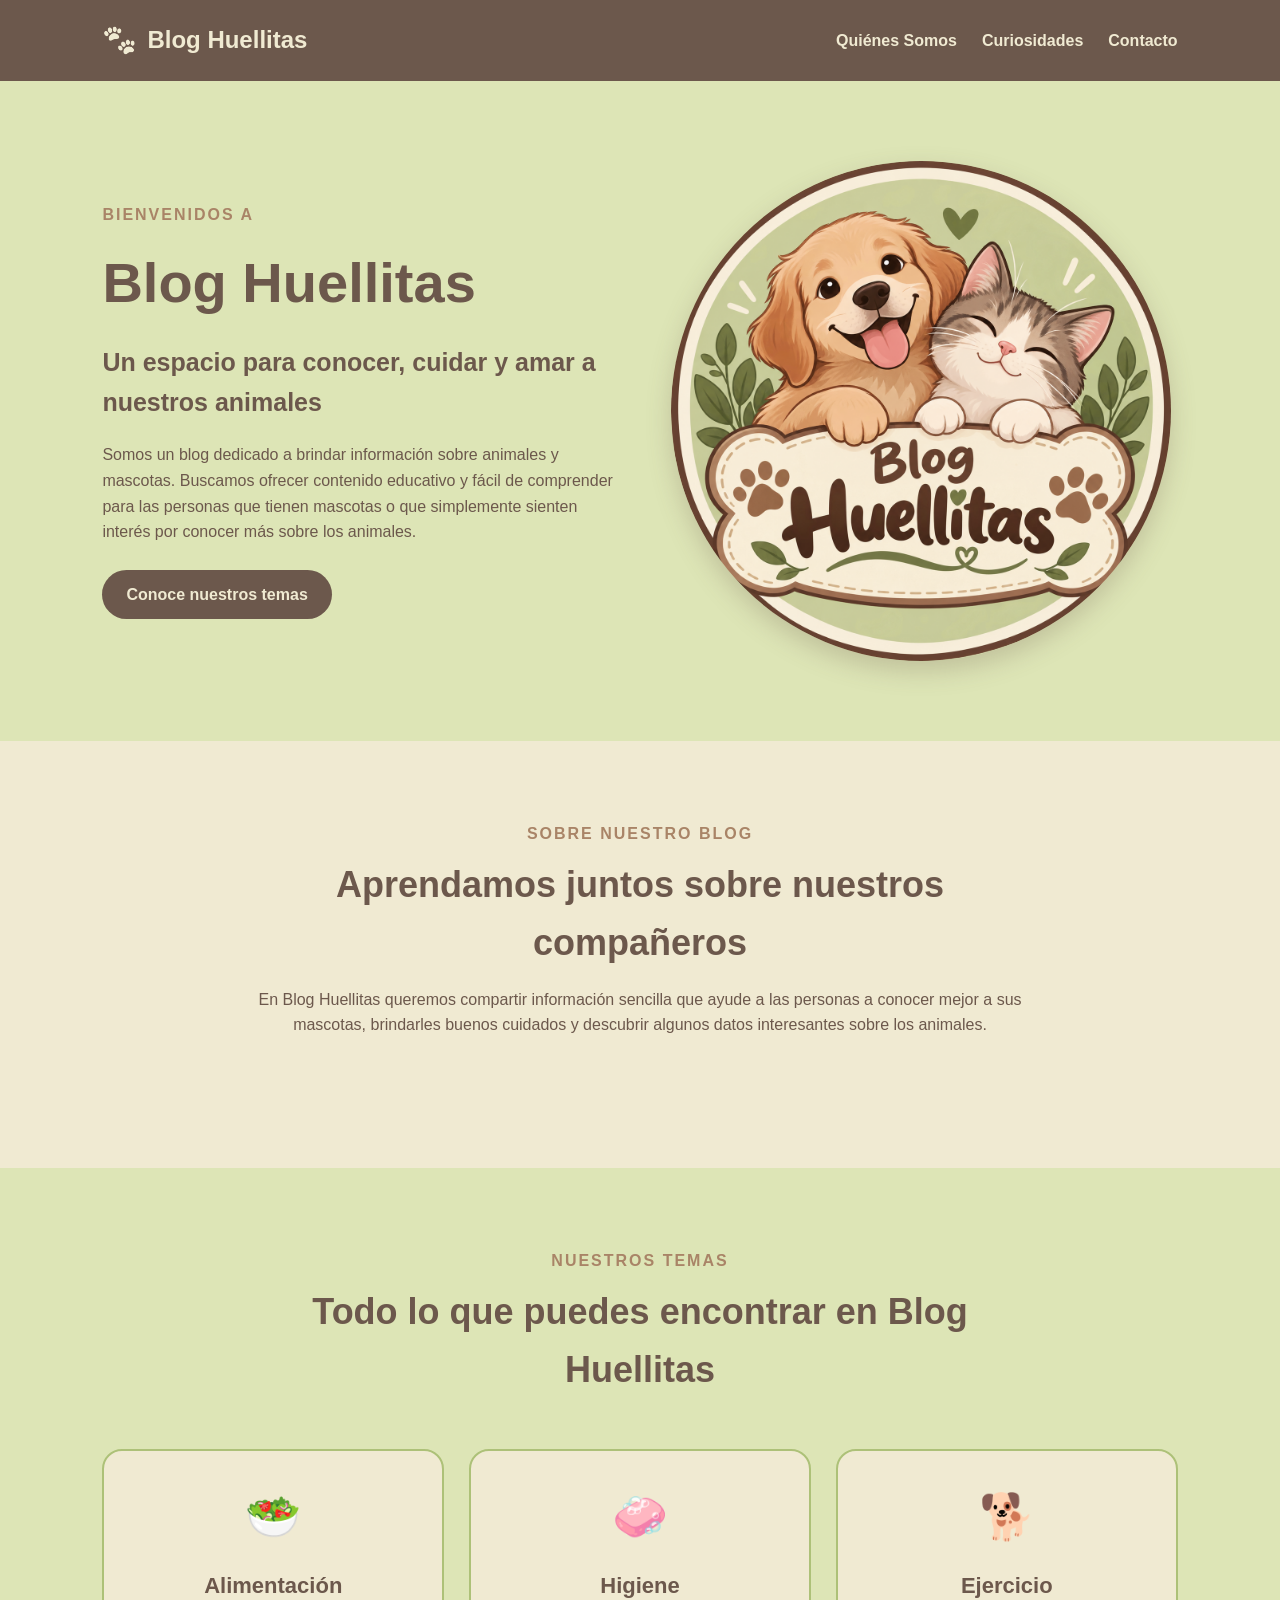
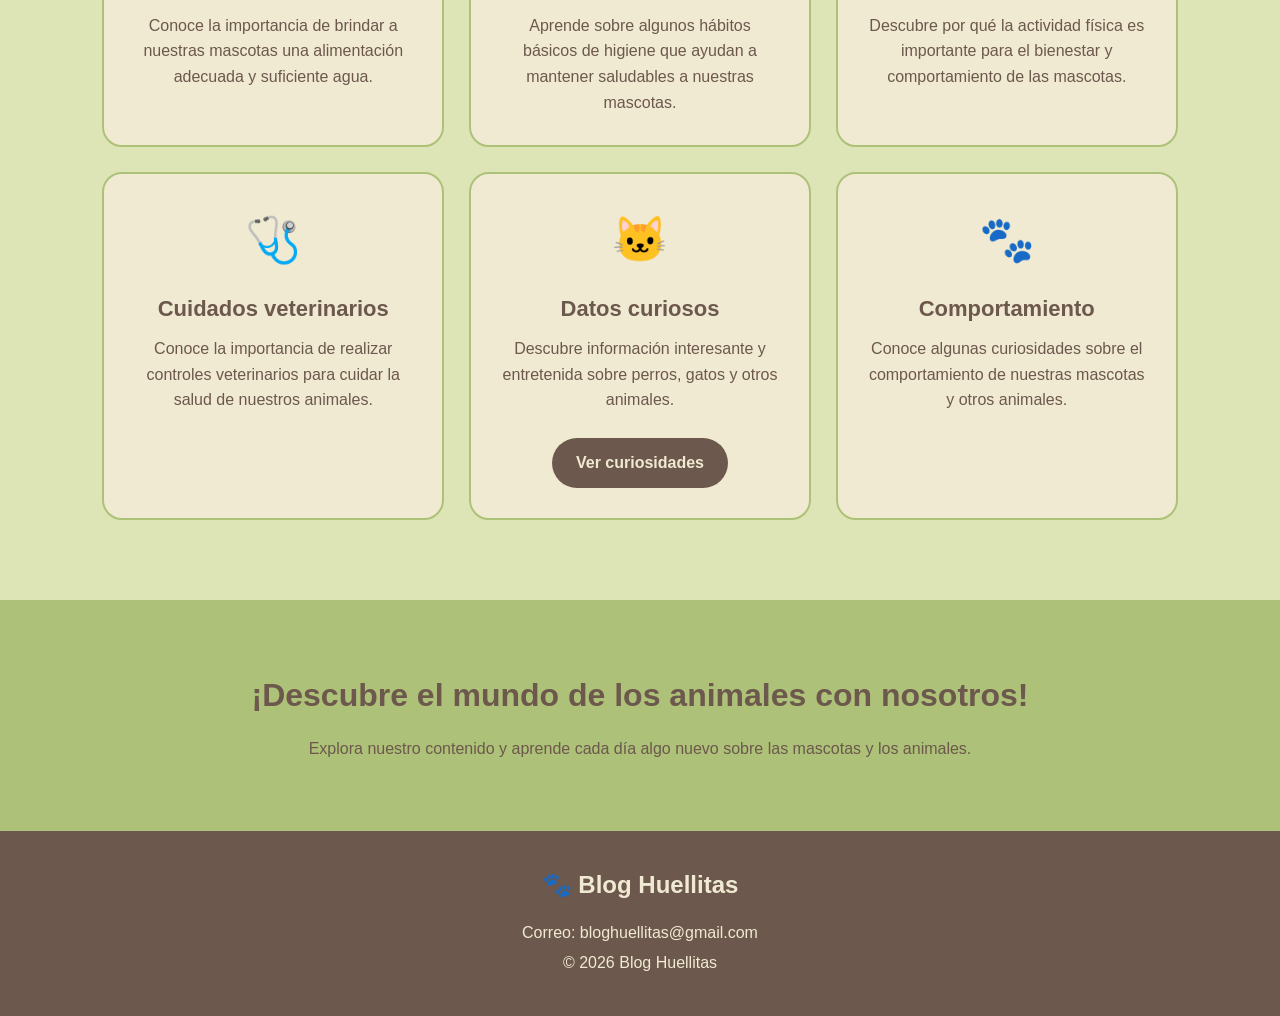
==== index.html @ ba417207 "ultimas mejoras de estilos y componentes compartidos" ====
<!doctype html>
<html lang="es">
  <head>
    <meta charset="UTF-8" />
    <meta name="viewport" content="width=device-width, initial-scale=1.0" />

    <title>Blog Huellitas</title>

    <link rel="icon" type="image/png" href="./assets/faviconHuellitas.png" />
    <link rel="stylesheet" href="./css/index.css" />
  </head>

  <body>
    <!-- ENCABEZADO Y MENU -->
    <header class="header">
      <a href="index.html" class="logo">
        <span class="logo-icon">🐾</span>
        <span>Blog Huellitas</span>
      </a>
      <nav class="nav">
        <a href="about_me.html">Quiénes Somos</a>
        <a href="pet_curiosities.html">Curiosidades</a>
        <a href="contact.html">Contacto</a>
      </nav>
    </header>

    <!-- CONTENIDO PRINCIPAL -->
    <main>
      <!-- SECCIÓN PRINCIPAL -->
      <section class="hero">
        <div class="hero-text">
          <p class="subtitle">BIENVENIDOS A</p>

          <h1>Blog Huellitas</h1>

          <h2>Un espacio para conocer, cuidar y amar a nuestros animales</h2>

          <p>
            Somos un blog dedicado a brindar información sobre animales y
            mascotas. Buscamos ofrecer contenido educativo y fácil de comprender
            para las personas que tienen mascotas o que simplemente sienten
            interés por conocer más sobre los animales.
          </p>

          <a href="#temas" class="button"> Conoce nuestros temas </a>
        </div>

        <div class="hero-image">
          <img
            src="./assets/logoHuellitas.png"
            alt="Perro y gato representando el amor por las mascotas"
          />
        </div>
      </section>

      <!-- SECCIÓN SOBRE EL BLOG -->
      <section class="about">
        <div class="section-title">
          <p class="subtitle">SOBRE NUESTRO BLOG</p>

          <h2>Aprendamos juntos sobre nuestros compañeros</h2>

          <p>
            En Blog Huellitas queremos compartir información sencilla que ayude
            a las personas a conocer mejor a sus mascotas, brindarles buenos
            cuidados y descubrir algunos datos interesantes sobre los animales.
          </p>
        </div>
      </section>

      <!-- TEMAS PRINCIPALES -->
      <section id="temas" class="topics">
        <div class="section-title">
          <p class="subtitle">NUESTROS TEMAS</p>

          <h2>Todo lo que puedes encontrar en Blog Huellitas</h2>
        </div>

        <div class="cards">
          <!-- TARJETA 1 -->
          <article class="card">
            <div class="card-icon">🥗</div>

            <h3>Alimentación</h3>

            <p>
              Conoce la importancia de brindar a nuestras mascotas una
              alimentación adecuada y suficiente agua.
            </p>
          </article>

          <!-- TARJETA 2 -->
          <article class="card">
            <div class="card-icon">🧼</div>

            <h3>Higiene</h3>

            <p>
              Aprende sobre algunos hábitos básicos de higiene que ayudan a
              mantener saludables a nuestras mascotas.
            </p>
          </article>

          <!-- TARJETA 3 -->
          <article class="card">
            <div class="card-icon">🐕</div>

            <h3>Ejercicio</h3>

            <p>
              Descubre por qué la actividad física es importante para el
              bienestar y comportamiento de las mascotas.
            </p>
          </article>

          <!-- TARJETA 4 -->
          <article class="card">
            <div class="card-icon">🩺</div>

            <h3>Cuidados veterinarios</h3>

            <p>
              Conoce la importancia de realizar controles veterinarios para
              cuidar la salud de nuestros animales.
            </p>
          </article>

          <!-- TARJETA 5 -->
          <article class="card">
            <div class="card-icon">🐱</div>

            <h3>Datos curiosos</h3>

            <p>
              Descubre información interesante y entretenida sobre perros, gatos
              y otros animales.
            </p>

            <a href="pet_curiosities.html" class="button">
              Ver curiosidades
            </a>
          </article>

          <!-- TARJETA 6 -->
          <article class="card">
            <div class="card-icon">🐾</div>

            <h3>Comportamiento</h3>

            <p>
              Conoce algunas curiosidades sobre el comportamiento de nuestras
              mascotas y otros animales.
            </p>
          </article>
        </div>
      </section>

      <!-- SECCIÓN FINAL -->
      <section class="call-to-action">
        <h2>¡Descubre el mundo de los animales con nosotros!</h2>

        <p>
          Explora nuestro contenido y aprende cada día algo nuevo sobre las
          mascotas y los animales.
        </p>
      </section>
    </main>

    <!-- FOOTER -->
    <footer class="footer">
      <h3>🐾 Blog Huellitas</h3>

      <p>Correo: bloghuellitas@gmail.com</p>

      <p>© 2026 Blog Huellitas</p>
    </footer>
  </body>
</html>
---- css/index.css ----
/* COLORES DEL PROYECTO */

:root {
    --vanilla-cream: #f0ead2;
    --tea-green: #dde5b6;
    --muted-olive: #adc178;
    --faded-copper: #a98467;
    --ash-brown: #6c584c;
}


/* CONFIGURACIÓN GENERAL */

* {
    box-sizing: border-box;
    margin: 0;
    padding: 0;
}

html {
    scroll-behavior: smooth;
}

body {
    font-family: Arial, Helvetica, sans-serif;
    background-color: var(--vanilla-cream);
    color: var(--ash-brown);
    line-height: 1.6;
}


/* ENCABEZADO */

.header {
    background-color: var(--ash-brown);
    color: var(--vanilla-cream);

    display: flex;
    justify-content: space-between;
    align-items: center;

    padding: 18px 8%;

    position: sticky;
    top: 0;
    z-index: 1000;
}


/* LOGO */

.logo {
    display: flex;
    align-items: center;
    gap: 10px;
    color: var(--vanilla-cream);
    font-size: 24px;
    font-weight: bold;
    text-decoration: none;
}

.logo-icon {
    font-size: 28px;
    color: transparent;
    text-shadow: 0 0 0 #f0ead2ff;
}


/* MENÚ */

.nav {
    display: flex;
    gap: 25px;
}

.nav a {
    color: var(--vanilla-cream);
    text-decoration: none;
    font-weight: bold;

    transition: 0.3s;
}

.nav a:hover {
    color: var(--tea-green);
}


/* SECCIÓN HERO */

.hero {
    min-height: 600px;

    display: flex;
    align-items: center;
    justify-content: space-between;

    gap: 50px;

    padding: 80px 8%;

    background-color: var(--tea-green);
}


.hero-text {
    flex: 1;
}

.hero-text h1 {
    font-size: 56px;
    color: var(--ash-brown);

    margin-bottom: 15px;
}

.hero-text h2 {
    font-size: 25px;
    margin-bottom: 20px;
}

.hero-text p {
    max-width: 600px;
}


/* TEXTO PEQUEÑO */

.subtitle {
    color: var(--faded-copper);
    font-weight: bold;
    letter-spacing: 2px;

    margin-bottom: 10px;
}


/* BOTÓN */

.button {
    display: inline-block;

    margin-top: 25px;

    padding: 12px 24px;

    background-color: var(--ash-brown);
    color: var(--vanilla-cream);

    text-decoration: none;

    border-radius: 25px;

    font-weight: bold;

    transition: 0.3s;
}

.button:hover {
    background-color: var(--faded-copper);
}


/* IMAGEN PRINCIPAL */

.hero-image {
    flex: 1;

    display: flex;
    justify-content: center;
}

.hero-image img {
    width: 100%;
    max-width: 500px;

    height: 500px;

    object-fit: cover;

    border-radius: 50%;

    box-shadow: 0 10px 25px rgba(108, 88, 76, 0.25);
}


/* SECCIONES GENERALES */

.about {
    padding: 80px 8%;

    background-color: var(--vanilla-cream);

    text-align: center;
}

.section-title {
    max-width: 800px;

    margin: 0 auto 50px;

    text-align: center;
}

.section-title h2 {
    font-size: 36px;

    margin-bottom: 15px;
}


/* TEMAS */

.topics {
    padding: 80px 8%;

    background-color: var(--tea-green);
}


/* TARJETAS */

.cards {
    display: grid;

    grid-template-columns: repeat(3, 1fr);

    gap: 25px;
}


.card {
    background-color: var(--vanilla-cream);

    padding: 30px;

    border-radius: 20px;

    text-align: center;

    border: 2px solid var(--muted-olive);

    transition: 0.3s;
}

.card:hover {
    transform: translateY(-5px);

    box-shadow: 0 10px 20px rgba(108, 88, 76, 0.15);
}


.card-icon {
    font-size: 45px;

    margin-bottom: 15px;
}


.card h3 {
    color: var(--ash-brown);

    margin-bottom: 10px;

    font-size: 22px;
}


/* LLAMADO FINAL */

.call-to-action {
    padding: 70px 8%;

    text-align: center;

    background-color: var(--muted-olive);

    color: var(--ash-brown);
}

.call-to-action h2 {
    font-size: 32px;

    margin-bottom: 15px;
}


/* FOOTER */

.footer {
    background-color: var(--ash-brown);

    color: var(--vanilla-cream);

    text-align: center;

    padding: 35px 8%;
}

.footer h3 {
    font-size: 24px;

    margin-bottom: 15px;
}

.footer p {
    margin: 5px 0;
}


/* DISEÑO PARA CELULARES */

@media (max-width: 768px) {

    .header {
        flex-direction: column;

        gap: 15px;

        padding: 15px 5%;
    }

    .nav {
        gap: 15px;

        flex-wrap: wrap;

        justify-content: center;
    }

    .hero {
        flex-direction: column;

        padding: 60px 5%;

        text-align: center;
    }

    .hero-text h1 {
        font-size: 42px;
    }

    .hero-text h2 {
        font-size: 22px;
    }

    .hero-image img {
        height: 300px;
    }

    .cards {
        grid-template-columns: 1fr;
    }

    .section-title h2 {
        font-size: 30px;
    }
}
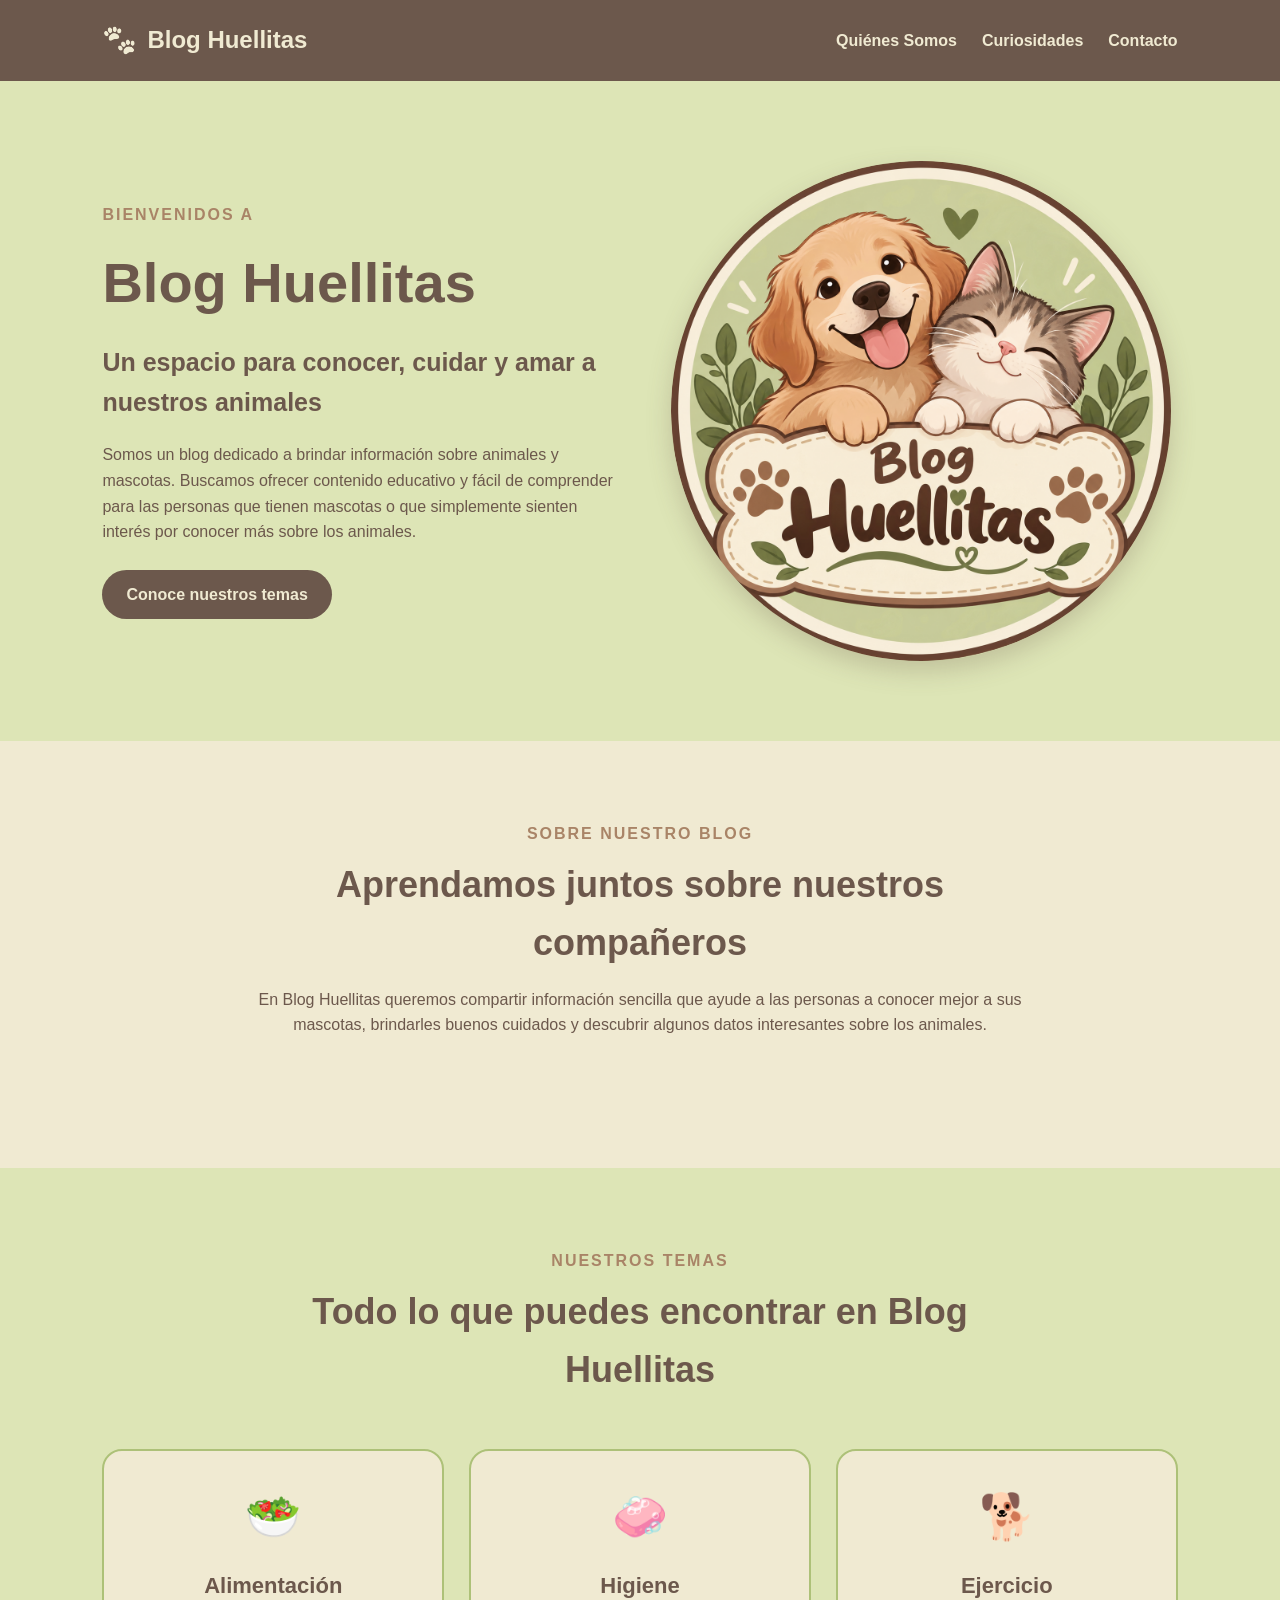
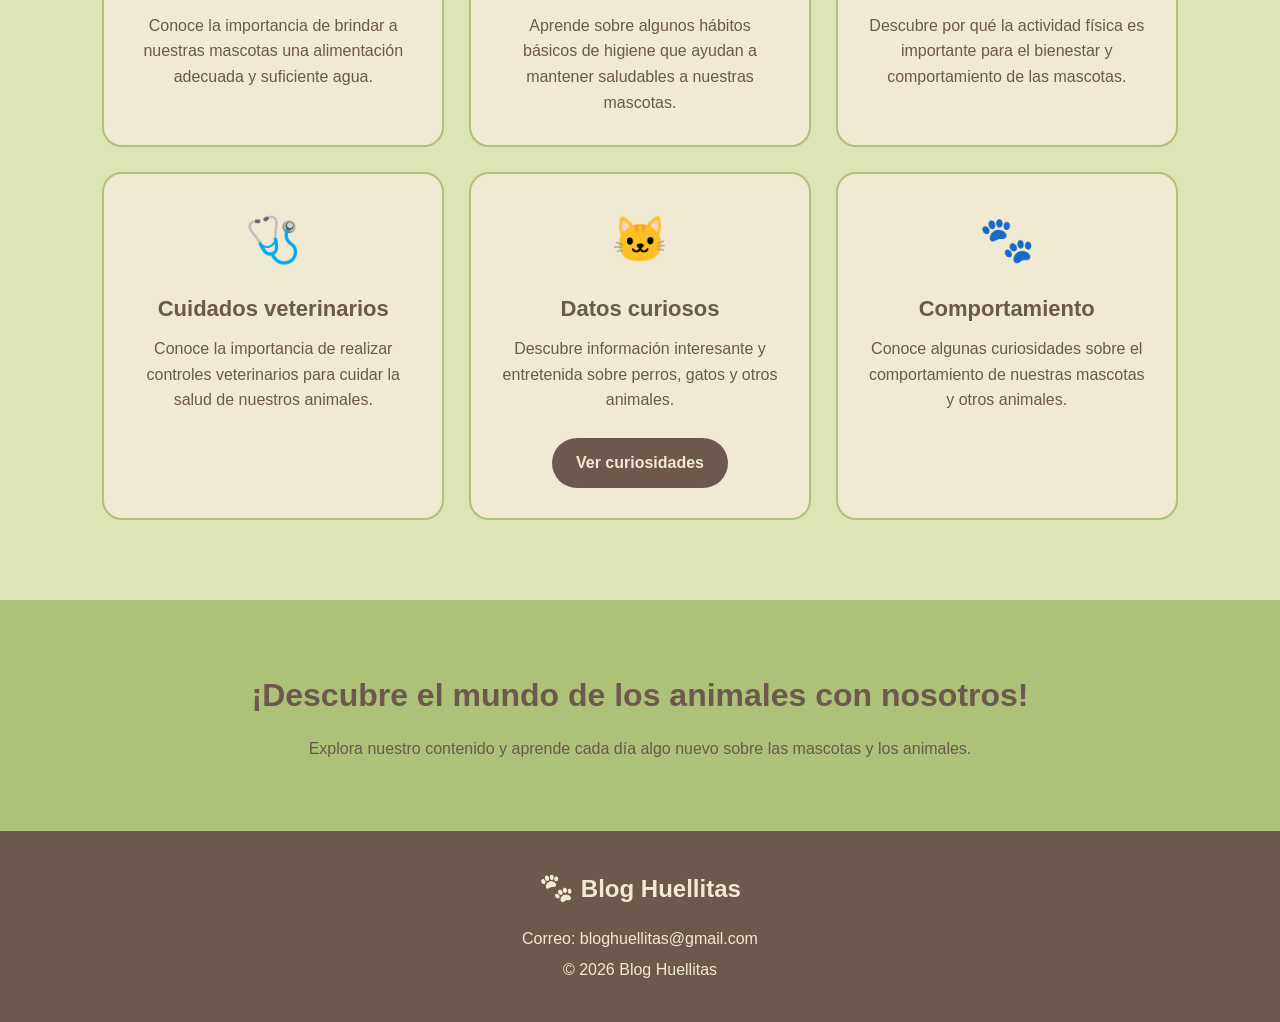
==== commit ffcc258c: "correcciones en los estilos del footer" ====
--- a/index.html
+++ b/index.html
@@ -168,7 +168,7 @@
 
     <!-- FOOTER -->
     <footer class="footer">
-      <h3>🐾 Blog Huellitas</h3>
+      <h3><span class="logo-icon">🐾</span> Blog Huellitas</h3>
 
       <p>Correo: bloghuellitas@gmail.com</p>
 
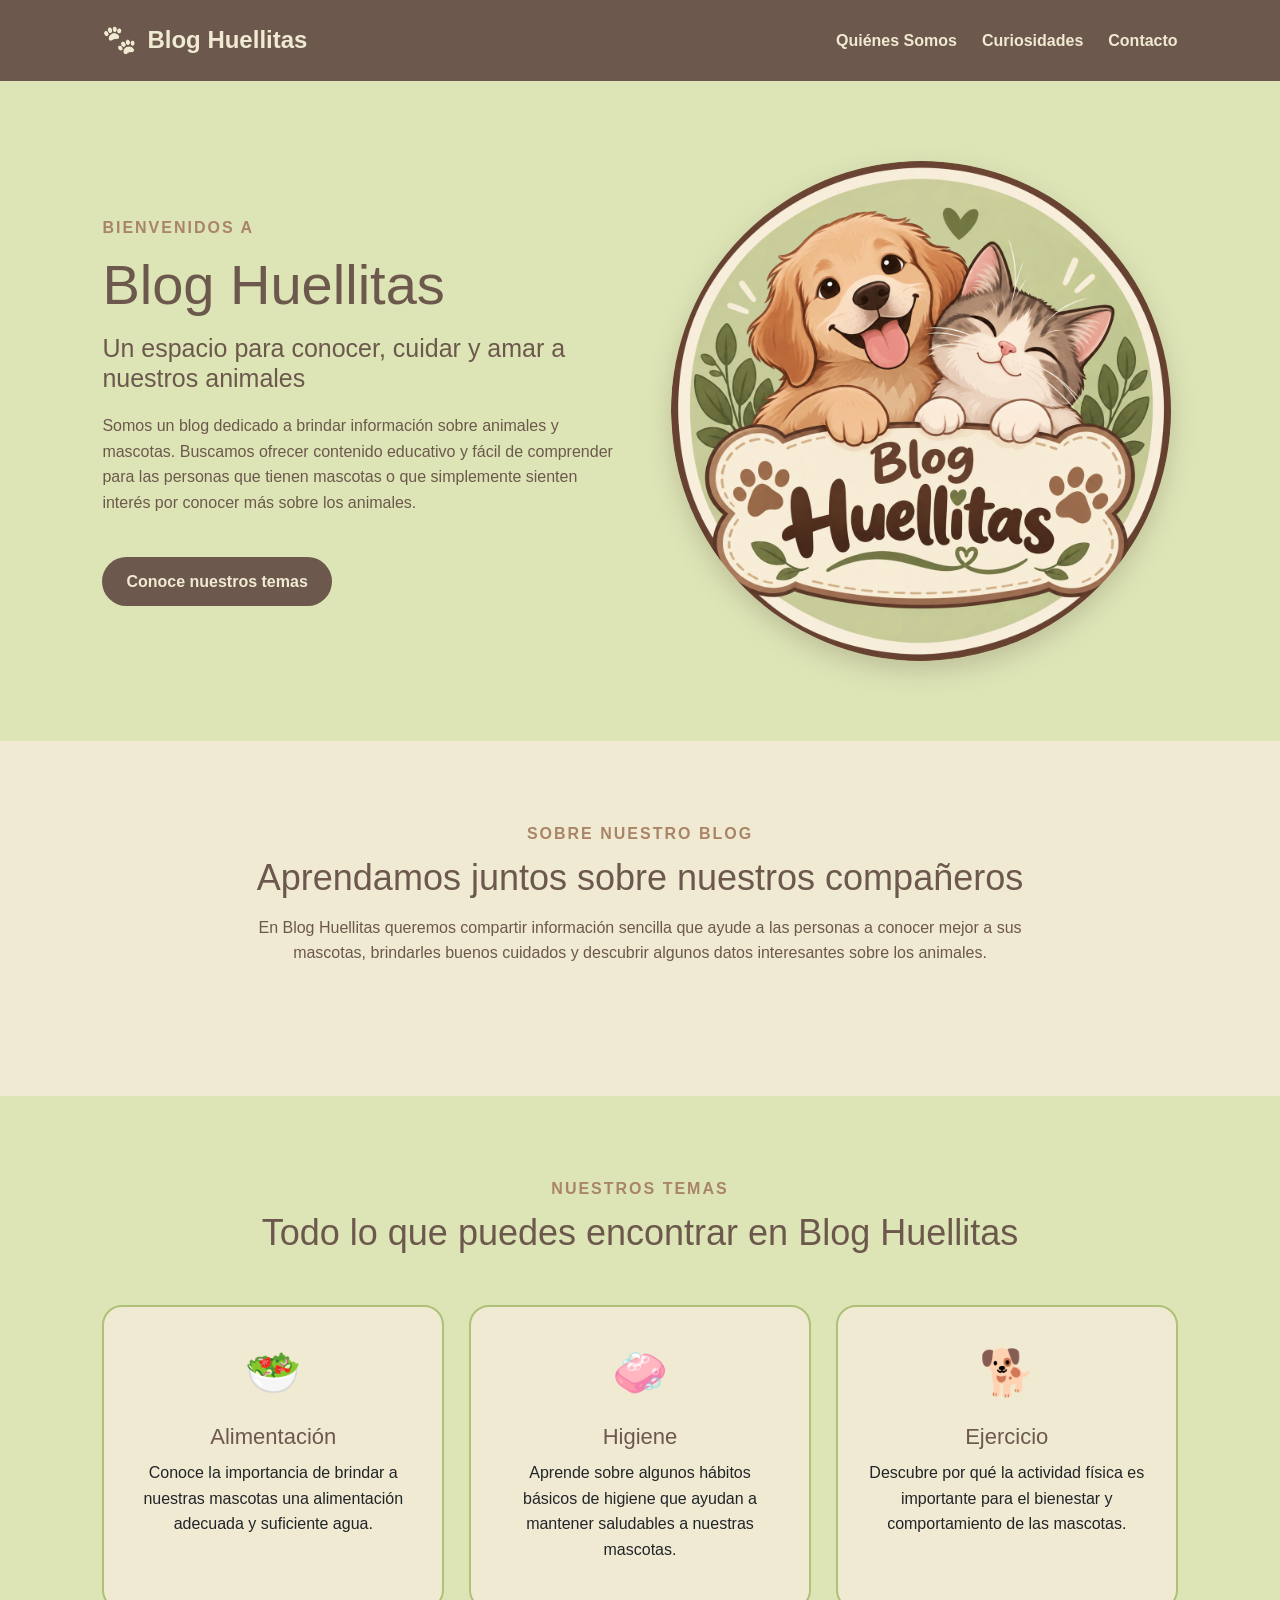
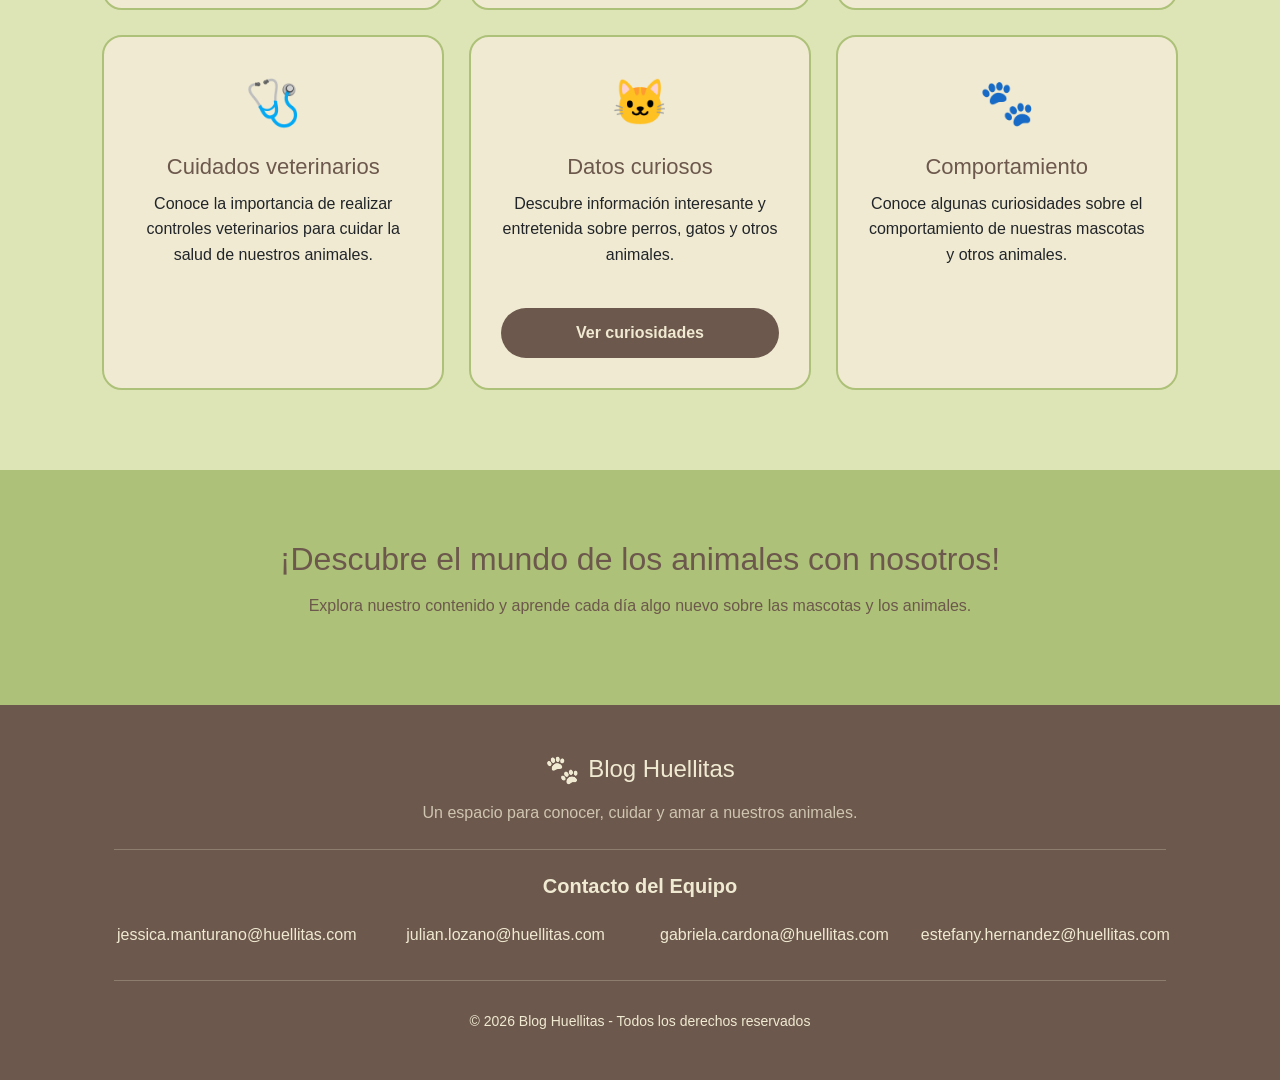
==== commit 9aaed30a: "feat: implementar componentes en todas las páginas y organizar footer con bootstrap" ====
--- a/index.html
+++ b/index.html
@@ -7,22 +7,13 @@
     <title>Blog Huellitas</title>
 
     <link rel="icon" type="image/png" href="./assets/faviconHuellitas.png" />
+    <link href="https://cdn.jsdelivr.net/npm/bootstrap@5.3.3/dist/css/bootstrap.min.css" rel="stylesheet">
     <link rel="stylesheet" href="./css/index.css" />
   </head>
 
   <body>
-    <!-- ENCABEZADO Y MENU -->
-    <header class="header">
-      <a href="index.html" class="logo">
-        <span class="logo-icon">🐾</span>
-        <span>Blog Huellitas</span>
-      </a>
-      <nav class="nav">
-        <a href="about_me.html">Quiénes Somos</a>
-        <a href="pet_curiosities.html">Curiosidades</a>
-        <a href="contact.html">Contacto</a>
-      </nav>
-    </header>
+    <!-- ENCABEZADO Y MENU (COMPONENTE) -->
+    <div id="header-container"></div>
 
     <!-- CONTENIDO PRINCIPAL -->
     <main>
@@ -166,13 +157,11 @@
       </section>
     </main>
 
-    <!-- FOOTER -->
-    <footer class="footer">
-      <h3><span class="logo-icon">🐾</span> Blog Huellitas</h3>
+    <!-- FOOTER (COMPONENTE) -->
+    <div id="footer-container"></div>
 
-      <p>Correo: bloghuellitas@gmail.com</p>
-
-      <p>© 2026 Blog Huellitas</p>
-    </footer>
+    <!-- ARCHIVOS JAVASCRIPT Y COMPONENTES -->
+    <script src="./script/components.js"></script>
+    <script src="./script/index.js"></script>
   </body>
 </html>
--- a/css/index.css
+++ b/css/index.css
@@ -307,6 +307,15 @@
     margin: 5px 0;
 }
 
+.footer a {
+    color: var(--vanilla-cream);
+    transition: color 0.3s ease;
+}
+
+.footer a:hover {
+    color: var(--tea-green) !important;
+}
+
 
 /* DISEÑO PARA CELULARES */
 
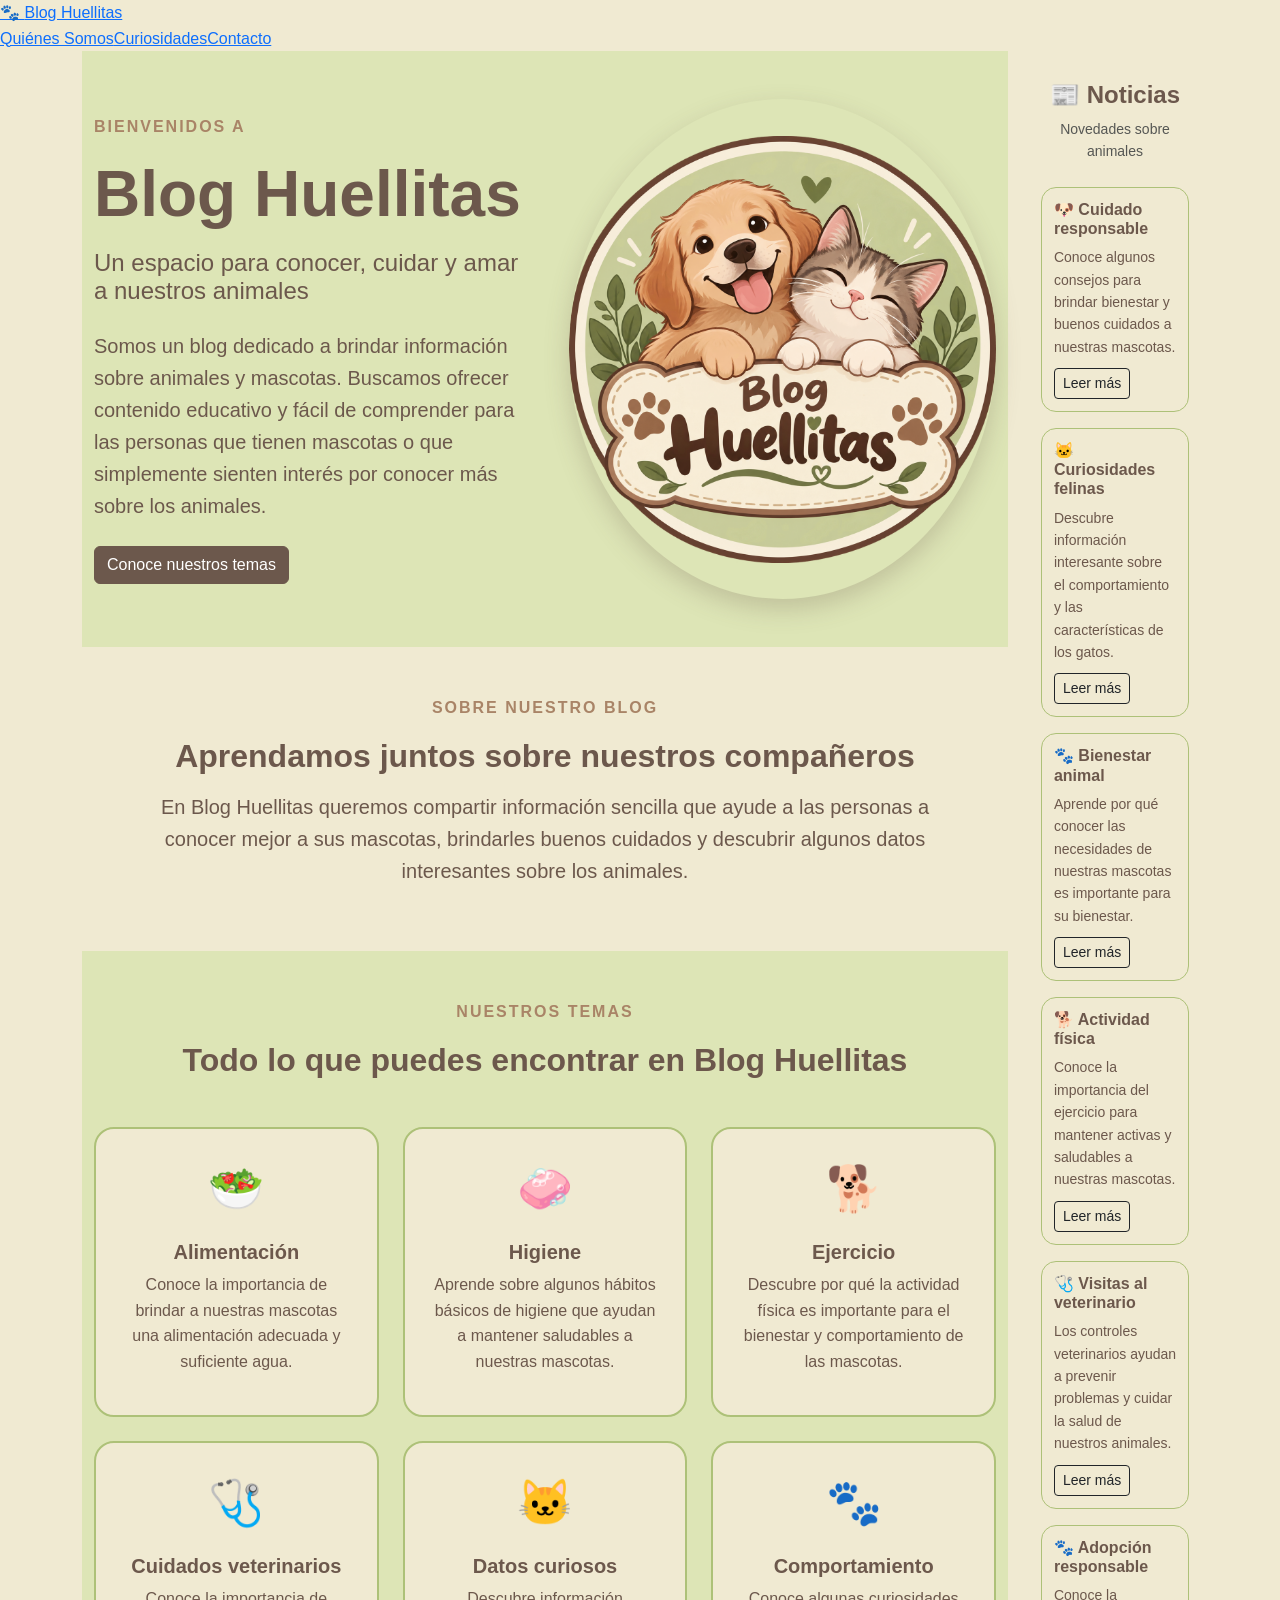
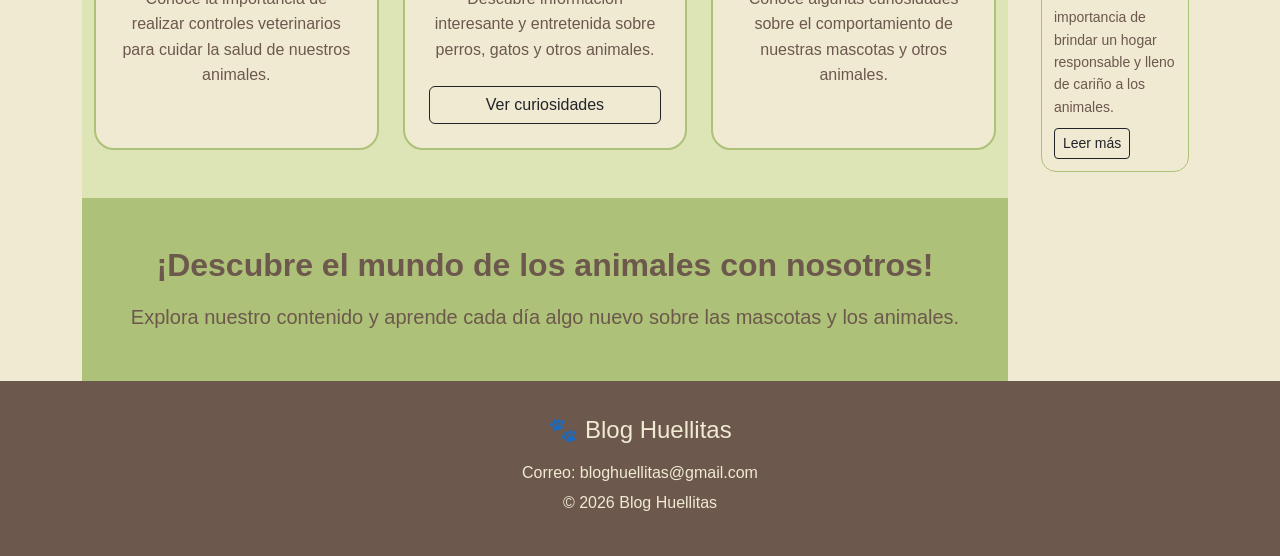
==== commit 6bafb93b: "cambios index y noticias" ====
--- a/index.html
+++ b/index.html
@@ -1,167 +1,266 @@
 <!doctype html>
 <html lang="es">
-  <head>
-    <meta charset="UTF-8" />
-    <meta name="viewport" content="width=device-width, initial-scale=1.0" />
-
-    <title>Blog Huellitas</title>
-
-    <link rel="icon" type="image/png" href="./assets/faviconHuellitas.png" />
-    <link href="https://cdn.jsdelivr.net/npm/bootstrap@5.3.3/dist/css/bootstrap.min.css" rel="stylesheet">
-    <link rel="stylesheet" href="./css/index.css" />
-  </head>
-
-  <body>
-    <!-- ENCABEZADO Y MENU (COMPONENTE) -->
-    <div id="header-container"></div>
-
-    <!-- CONTENIDO PRINCIPAL -->
-    <main>
-      <!-- SECCIÓN PRINCIPAL -->
-      <section class="hero">
-        <div class="hero-text">
-          <p class="subtitle">BIENVENIDOS A</p>
-
-          <h1>Blog Huellitas</h1>
-
-          <h2>Un espacio para conocer, cuidar y amar a nuestros animales</h2>
-
-          <p>
-            Somos un blog dedicado a brindar información sobre animales y
-            mascotas. Buscamos ofrecer contenido educativo y fácil de comprender
-            para las personas que tienen mascotas o que simplemente sienten
-            interés por conocer más sobre los animales.
-          </p>
-
-          <a href="#temas" class="button"> Conoce nuestros temas </a>
+
+<head>
+  <meta charset="UTF-8" />
+
+  <meta name="viewport" content="width=device-width, initial-scale=1.0" />
+
+  <title>Blog Huellitas</title>
+
+  <!-- Favicon -->
+  <link rel="icon" type="image/png" href="./assets/faviconHuellitas.png" />
+
+  <!-- Bootstrap -->
+  <link href="https://cdn.jsdelivr.net/npm/bootstrap@5.3.3/dist/css/bootstrap.min.css" rel="stylesheet" />
+
+  <!-- CSS propio -->
+  <link rel="stylesheet" href="./css/index.css" />
+</head>
+
+
+<body>
+
+  <!-- ENCABEZADO Y MENU -->
+
+  <header class="header">
+    <a href="index.html" class="logo">
+      <span class="logo-icon">🐾</span>
+      <span>Blog Huellitas</span>
+    </a>
+    <nav class="nav">
+      <a href="about_me.html">Quiénes Somos</a>
+      <a href="pet_curiosities.html">Curiosidades</a>
+      <a href="contact.html">Contacto</a>
+    </nav>
+  </header>
+
+
+  <!-- CONTENIDO PRINCIPAL -->
+  <main>
+    <div class="container">
+      <div class="row g-4">
+
+        <!-- CONTENIDO PRINCIPAL -->
+        <div class="col-md-10">
+          <!-- HERO -->
+          <section class="hero py-5">
+            <div class="container">
+              <div class="row align-items-center g-5">
+                <!-- TEXTO -->
+                <div class="col-lg-6">
+                  <p class="subtitle fw-bold">
+                    BIENVENIDOS A
+                  </p>
+                  <h1 class="display-3 fw-bold mb-3">
+                    Blog Huellitas
+                  </h1>
+                  <h2 class="h4 mb-4">
+                    Un espacio para conocer, cuidar y amar a nuestros animales
+                  </h2>
+                  <p class="lead mb-4">
+                    Somos un blog dedicado a brindar información sobre animales
+                    y mascotas. Buscamos ofrecer contenido educativo y fácil de
+                    comprender para las personas que tienen mascotas o que
+                    simplemente sienten interés por conocer más sobre los animales.
+                  </p>
+                  <a href="#temas" class="btn btn-huellitas">
+                    Conoce nuestros temas</a>
+                </div>
+
+                <!-- IMAGEN -->
+                <div class="col-lg-6 text-center">
+                  <img src="./assets/logoHuellitas.png" class="img-fluid hero-image"
+                    alt="Perro y gato representando el amor por las mascotas" />
+                </div>
+              </div>
+            </div>
+          </section>
+
+          <!-- SOBRE EL BLOG -->
+          <section class="about py-5">
+            <div class="container">
+              <div class="text-center mx-auto" style="max-width: 800px;">
+                <p class="subtitle fw-bold">
+                  SOBRE NUESTRO BLOG
+                </p>
+                <h2 class="h2 fw-bold mb-3">
+                  Aprendamos juntos sobre nuestros compañeros
+                </h2>
+                <p class="lead">
+                  En Blog Huellitas queremos compartir información sencilla
+                  que ayude a las personas a conocer mejor a sus mascotas,
+                  brindarles buenos cuidados y descubrir algunos datos
+                  interesantes sobre los animales.
+                </p>
+              </div>
+            </div>
+          </section>
+
+          <!-- TEMAS PRINCIPALES -->
+          <section id="temas" class="topics py-5">
+            <div class="container">
+
+              <!-- TÍTULO -->
+              <div class="text-center mb-5">
+                <p class="subtitle fw-bold">
+                  NUESTROS TEMAS
+                </p>
+                <h2 class="h2 fw-bold">
+                  Todo lo que puedes encontrar en Blog Huellitas
+                </h2>
+              </div>
+
+              <!-- GRID DE TARJETAS -->
+              <div class="row g-4">
+
+                <!-- TARJETA 1 -->
+                <div class="col-md-6 col-lg-4">
+                  <article class="card h-100 text-center p-4">
+                    <div class="card-icon">
+                      🥗
+                    </div>
+                    <h3 class="h5 fw-bold">
+                      Alimentación
+                    </h3>
+                    <p>
+                      Conoce la importancia de brindar a nuestras mascotas
+                      una alimentación adecuada y suficiente agua.
+                    </p>
+                  </article>
+                </div>
+
+                <!-- TARJETA 2 -->
+                <div class="col-md-6 col-lg-4">
+                  <article class="card h-100 text-center p-4">
+                    <div class="card-icon">
+                      🧼
+                    </div>
+                    <h3 class="h5 fw-bold">
+                      Higiene
+                    </h3>
+                    <p>
+                      Aprende sobre algunos hábitos básicos de higiene que
+                      ayudan a mantener saludables a nuestras mascotas.
+                    </p>
+                  </article>
+                </div>
+
+                <!-- TARJETA 3 -->
+                <div class="col-md-6 col-lg-4">
+                  <article class="card h-100 text-center p-4">
+                    <div class="card-icon">
+                      🐕
+                    </div>
+                    <h3 class="h5 fw-bold">
+                      Ejercicio
+                    </h3>
+                    <p>
+                      Descubre por qué la actividad física es importante para
+                      el bienestar y comportamiento de las mascotas.
+                    </p>
+                  </article>
+                </div>
+
+                <!-- TARJETA 4 -->
+                <div class="col-md-6 col-lg-4">
+                  <article class="card h-100 text-center p-4">
+                    <div class="card-icon">
+                      🩺
+                    </div>
+                    <h3 class="h5 fw-bold">
+                      Cuidados veterinarios
+                    </h3>
+                    <p>
+                      Conoce la importancia de realizar controles veterinarios
+                      para cuidar la salud de nuestros animales.
+                    </p>
+                  </article>
+                </div>
+
+                <!-- TARJETA 5 -->
+                <div class="col-md-6 col-lg-4">
+                  <article class="card h-100 text-center p-4">
+                    <div class="card-icon">
+                      🐱
+                    </div>
+                    <h3 class="h5 fw-bold">
+                      Datos curiosos
+                    </h3>
+                    <p>
+                      Descubre información interesante y entretenida sobre
+                      perros, gatos y otros animales.
+                    </p>
+                    <a href="pet_curiosities.html" class="btn btn-outline-dark mt-2">
+                      Ver curiosidades
+                    </a>
+                  </article>
+                </div>
+
+                <!-- TARJETA 6 -->
+                <div class="col-md-6 col-lg-4">
+                  <article class="card h-100 text-center p-4">
+                    <div class="card-icon">
+                      🐾
+                    </div>
+                    <h3 class="h5 fw-bold">
+                      Comportamiento
+                    </h3>
+                    <p>
+                      Conoce algunas curiosidades sobre el comportamiento
+                      de nuestras mascotas y otros animales.
+                    </p>
+                  </article>
+                </div>
+              </div>
+            </div>
+          </section>
+
+          <!-- LLAMADO FINAL -->
+          <section class="call-to-action text-center py-5">
+            <div class="container">
+              <h2 class="h2 fw-bold mb-3">
+                ¡Descubre el mundo de los animales con nosotros!
+              </h2>
+              <p class="lead mb-0">
+                Explora nuestro contenido y aprende cada día algo nuevo
+                sobre las mascotas y los animales.
+              </p>
+            </div>
+          </section>
         </div>
 
-        <div class="hero-image">
-          <img
-            src="./assets/logoHuellitas.png"
-            alt="Perro y gato representando el amor por las mascotas"
-          />
-        </div>
-      </section>
-
-      <!-- SECCIÓN SOBRE EL BLOG -->
-      <section class="about">
-        <div class="section-title">
-          <p class="subtitle">SOBRE NUESTRO BLOG</p>
-
-          <h2>Aprendamos juntos sobre nuestros compañeros</h2>
-
-          <p>
-            En Blog Huellitas queremos compartir información sencilla que ayude
-            a las personas a conocer mejor a sus mascotas, brindarles buenos
-            cuidados y descubrir algunos datos interesantes sobre los animales.
-          </p>
-        </div>
-      </section>
-
-      <!-- TEMAS PRINCIPALES -->
-      <section id="temas" class="topics">
-        <div class="section-title">
-          <p class="subtitle">NUESTROS TEMAS</p>
-
-          <h2>Todo lo que puedes encontrar en Blog Huellitas</h2>
-        </div>
-
-        <div class="cards">
-          <!-- TARJETA 1 -->
-          <article class="card">
-            <div class="card-icon">🥗</div>
-
-            <h3>Alimentación</h3>
-
-            <p>
-              Conoce la importancia de brindar a nuestras mascotas una
-              alimentación adecuada y suficiente agua.
-            </p>
-          </article>
-
-          <!-- TARJETA 2 -->
-          <article class="card">
-            <div class="card-icon">🧼</div>
-
-            <h3>Higiene</h3>
-
-            <p>
-              Aprende sobre algunos hábitos básicos de higiene que ayudan a
-              mantener saludables a nuestras mascotas.
-            </p>
-          </article>
-
-          <!-- TARJETA 3 -->
-          <article class="card">
-            <div class="card-icon">🐕</div>
-
-            <h3>Ejercicio</h3>
-
-            <p>
-              Descubre por qué la actividad física es importante para el
-              bienestar y comportamiento de las mascotas.
-            </p>
-          </article>
-
-          <!-- TARJETA 4 -->
-          <article class="card">
-            <div class="card-icon">🩺</div>
-
-            <h3>Cuidados veterinarios</h3>
-
-            <p>
-              Conoce la importancia de realizar controles veterinarios para
-              cuidar la salud de nuestros animales.
-            </p>
-          </article>
-
-          <!-- TARJETA 5 -->
-          <article class="card">
-            <div class="card-icon">🐱</div>
-
-            <h3>Datos curiosos</h3>
-
-            <p>
-              Descubre información interesante y entretenida sobre perros, gatos
-              y otros animales.
-            </p>
-
-            <a href="pet_curiosities.html" class="button">
-              Ver curiosidades
-            </a>
-          </article>
-
-          <!-- TARJETA 6 -->
-          <article class="card">
-            <div class="card-icon">🐾</div>
-
-            <h3>Comportamiento</h3>
-
-            <p>
-              Conoce algunas curiosidades sobre el comportamiento de nuestras
-              mascotas y otros animales.
-            </p>
-          </article>
-        </div>
-      </section>
-
-      <!-- SECCIÓN FINAL -->
-      <section class="call-to-action">
-        <h2>¡Descubre el mundo de los animales con nosotros!</h2>
-
-        <p>
-          Explora nuestro contenido y aprende cada día algo nuevo sobre las
-          mascotas y los animales.
-        </p>
-      </section>
-    </main>
-
-    <!-- FOOTER (COMPONENTE) -->
-    <div id="footer-container"></div>
-
-    <!-- ARCHIVOS JAVASCRIPT Y COMPONENTES -->
-    <script src="./script/components.js"></script>
-    <script src="./script/index.js"></script>
-  </body>
-</html>
+        <!-- COLUMNA DERECHA - NOTICIAS -->
+        <aside class="col-md-2">
+          <div id="news-container"></div>
+        </aside>
+      </div>
+    </div>
+  </main>
+
+  <!-- FOOTER -->
+  <footer class="footer">
+    <h3>
+      <span class="logo-icon">
+        🐾
+      </span>
+      Blog Huellitas
+    </h3>
+    <p>
+      Correo: bloghuellitas@gmail.com
+    </p>
+    <p>
+      © 2026 Blog Huellitas
+    </p>
+  </footer>
+
+  <!-- BOOTSTRAP JAVASCRIPT -->
+  <script src="https://cdn.jsdelivr.net/npm/bootstrap@5.3.3/dist/js/bootstrap.bundle.min.js">
+  </script>
+
+  <!-- COMPONENTES -->
+  <script src="./script/components.js"></script>
+
+</body>
+
+</html>
--- a/css/index.css
+++ b/css/index.css
@@ -1,4 +1,4 @@
-/* COLORES DEL PROYECTO */
+/* COLORES */
 
 :root {
     --vanilla-cream: #f0ead2;
@@ -10,12 +10,6 @@
 
 
 /* CONFIGURACIÓN GENERAL */
-
-* {
-    box-sizing: border-box;
-    margin: 0;
-    padding: 0;
-}
 
 html {
     scroll-behavior: smooth;
@@ -29,216 +23,49 @@
 }
 
 
-/* ENCABEZADO */
-
-.header {
-    background-color: var(--ash-brown);
-    color: var(--vanilla-cream);
-
-    display: flex;
-    justify-content: space-between;
-    align-items: center;
-
-    padding: 18px 8%;
-
-    position: sticky;
-    top: 0;
-    z-index: 1000;
-}
-
-
-/* LOGO */
-
-.logo {
-    display: flex;
-    align-items: center;
-    gap: 10px;
-    color: var(--vanilla-cream);
-    font-size: 24px;
-    font-weight: bold;
-    text-decoration: none;
-}
-
-.logo-icon {
-    font-size: 28px;
-    color: transparent;
-    text-shadow: 0 0 0 #f0ead2ff;
-}
-
-
-/* MENÚ */
-
-.nav {
-    display: flex;
-    gap: 25px;
-}
-
-.nav a {
-    color: var(--vanilla-cream);
-    text-decoration: none;
-    font-weight: bold;
-
-    transition: 0.3s;
-}
-
-.nav a:hover {
-    color: var(--tea-green);
-}
-
-
-/* SECCIÓN HERO */
+/* HERO */
 
 .hero {
-    min-height: 600px;
-
-    display: flex;
-    align-items: center;
-    justify-content: space-between;
-
-    gap: 50px;
-
-    padding: 80px 8%;
-
     background-color: var(--tea-green);
 }
 
-
-.hero-text {
-    flex: 1;
-}
-
-.hero-text h1 {
-    font-size: 56px;
-    color: var(--ash-brown);
-
-    margin-bottom: 15px;
-}
-
-.hero-text h2 {
-    font-size: 25px;
-    margin-bottom: 20px;
-}
-
-.hero-text p {
-    max-width: 600px;
-}
-
-
-/* TEXTO PEQUEÑO */
-
-.subtitle {
-    color: var(--faded-copper);
-    font-weight: bold;
-    letter-spacing: 2px;
-
-    margin-bottom: 10px;
-}
-
-
-/* BOTÓN */
-
-.button {
-    display: inline-block;
-
-    margin-top: 25px;
-
-    padding: 12px 24px;
-
-    background-color: var(--ash-brown);
-    color: var(--vanilla-cream);
-
-    text-decoration: none;
-
-    border-radius: 25px;
-
-    font-weight: bold;
-
-    transition: 0.3s;
-}
-
-.button:hover {
-    background-color: var(--faded-copper);
-}
-
-
-/* IMAGEN PRINCIPAL */
-
 .hero-image {
-    flex: 1;
-
-    display: flex;
-    justify-content: center;
-}
-
-.hero-image img {
     width: 100%;
     max-width: 500px;
-
     height: 500px;
-
-    object-fit: cover;
-
+    object-fit: contain;
     border-radius: 50%;
-
     box-shadow: 0 10px 25px rgba(108, 88, 76, 0.25);
 }
 
 
-/* SECCIONES GENERALES */
+/* TEXTOS */
+
+.subtitle {
+    color: var(--faded-copper);
+    letter-spacing: 2px;
+}
+
+/* SOBRE EL BLOG */
 
 .about {
-    padding: 80px 8%;
-
     background-color: var(--vanilla-cream);
-
-    text-align: center;
 }
-
-.section-title {
-    max-width: 800px;
-
-    margin: 0 auto 50px;
-
-    text-align: center;
-}
-
-.section-title h2 {
-    font-size: 36px;
-
-    margin-bottom: 15px;
-}
-
 
 /* TEMAS */
 
 .topics {
-    padding: 80px 8%;
-
     background-color: var(--tea-green);
 }
 
 
 /* TARJETAS */
 
-.cards {
-    display: grid;
-
-    grid-template-columns: repeat(3, 1fr);
-
-    gap: 25px;
-}
-
-
 .card {
     background-color: var(--vanilla-cream);
-
-    padding: 30px;
-
+    border: 2px solid var(--muted-olive);
     border-radius: 20px;
-
-    text-align: center;
-
-    border: 2px solid var(--muted-olive);
+    color: var(--ash-brown);
 
     transition: 0.3s;
 }
@@ -246,42 +73,21 @@
 .card:hover {
     transform: translateY(-5px);
 
-    box-shadow: 0 10px 20px rgba(108, 88, 76, 0.15);
+    box-shadow:
+        0 10px 20px rgba(108, 88, 76, 0.15);
 }
-
 
 .card-icon {
     font-size: 45px;
-
     margin-bottom: 15px;
 }
 
 
-.card h3 {
-    color: var(--ash-brown);
-
-    margin-bottom: 10px;
-
-    font-size: 22px;
-}
-
-
-/* LLAMADO FINAL */
+/* CTA */
 
 .call-to-action {
-    padding: 70px 8%;
-
-    text-align: center;
-
     background-color: var(--muted-olive);
-
     color: var(--ash-brown);
-}
-
-.call-to-action h2 {
-    font-size: 32px;
-
-    margin-bottom: 15px;
 }
 
 
@@ -289,17 +95,13 @@
 
 .footer {
     background-color: var(--ash-brown);
-
     color: var(--vanilla-cream);
-
     text-align: center;
-
     padding: 35px 8%;
 }
 
 .footer h3 {
     font-size: 24px;
-
     margin-bottom: 15px;
 }
 
@@ -307,61 +109,62 @@
     margin: 5px 0;
 }
 
-.footer a {
-    color: var(--vanilla-cream);
-    transition: color 0.3s ease;
+.btn-huellitas {
+    background-color: var(--ash-brown);
+    color: #ffffff;
+    border: 1px solid var(--ash-brown);
 }
 
-.footer a:hover {
-    color: var(--tea-green) !important;
+.btn-huellitas:hover {
+    background-color: var(--faded-copper);
+    border-color: var(--faded-copper);
+    color: #ffffff;
+}
+/* ========================================= */
+/* NOTICIAS */
+/* ========================================= */
+
+.news-section {
+    padding: 30px 10px;
+}
+
+.news-section h2 {
+    color: var(--ash-brown);
 }
 
 
-/* DISEÑO PARA CELULARES */
+/* TARJETAS DE NOTICIAS */
 
-@media (max-width: 768px) {
+.news-section {
+    padding: 30px 5px;
+}
 
-    .header {
-        flex-direction: column;
+.news-card {
+    width: 95%;
+    max-width: 180px;
 
-        gap: 15px;
+    background-color: var(--vanilla-cream);
+    border: 1px solid var(--muted-olive);
+    border-radius: 15px;
+    color: var(--ash-brown);
 
-        padding: 15px 5%;
-    }
+    transition: 0.3s;
+}
 
-    .nav {
-        gap: 15px;
+.news-card:hover {
+    transform: translateY(-3px);
 
-        flex-wrap: wrap;
+    box-shadow: 0 6px 15px rgba(108, 88, 76, 0.15);
+}
 
-        justify-content: center;
-    }
+.news-card .card-body {
+    padding: 12px;
+}
 
-    .hero {
-        flex-direction: column;
+.news-card h3 {
+    color: var(--ash-brown);
+}
 
-        padding: 60px 5%;
-
-        text-align: center;
-    }
-
-    .hero-text h1 {
-        font-size: 42px;
-    }
-
-    .hero-text h2 {
-        font-size: 22px;
-    }
-
-    .hero-image img {
-        height: 300px;
-    }
-
-    .cards {
-        grid-template-columns: 1fr;
-    }
-
-    .section-title h2 {
-        font-size: 30px;
-    }
+.news-card p {
+    margin-bottom: 10px;
 }
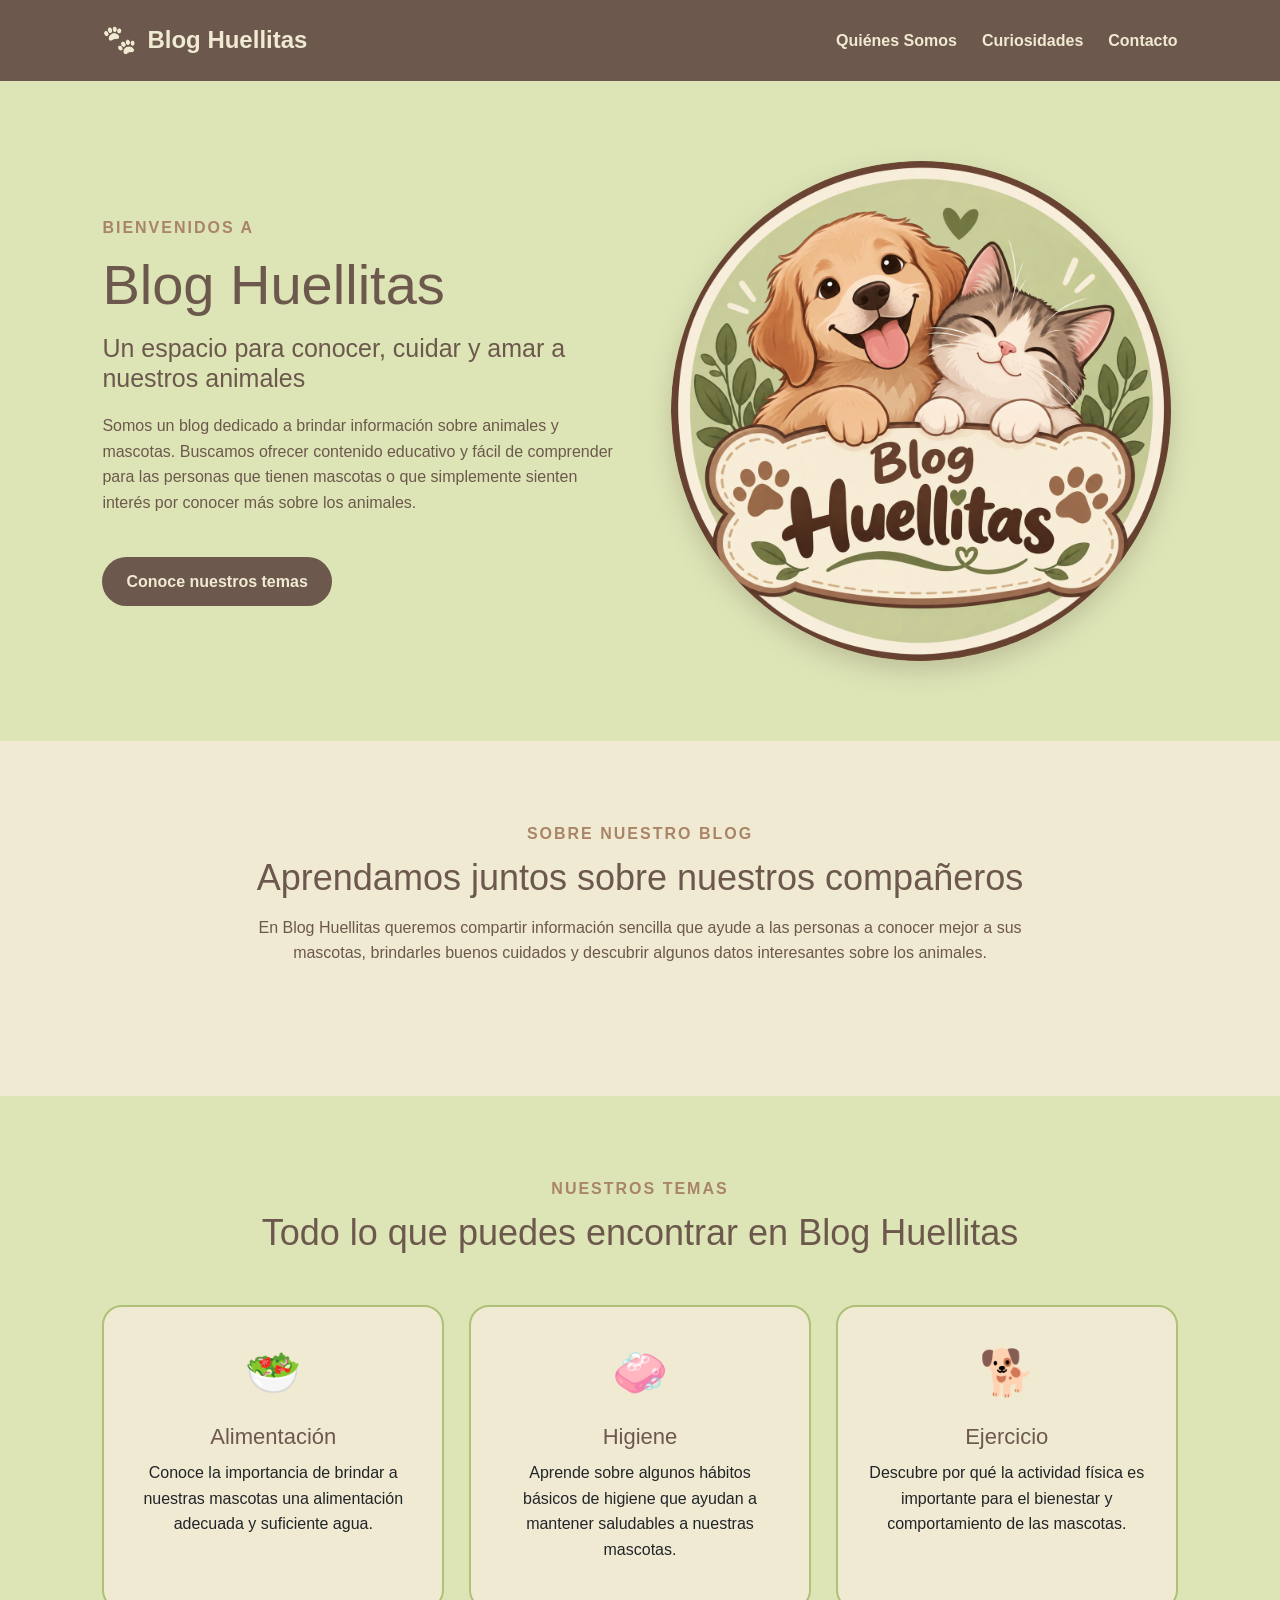
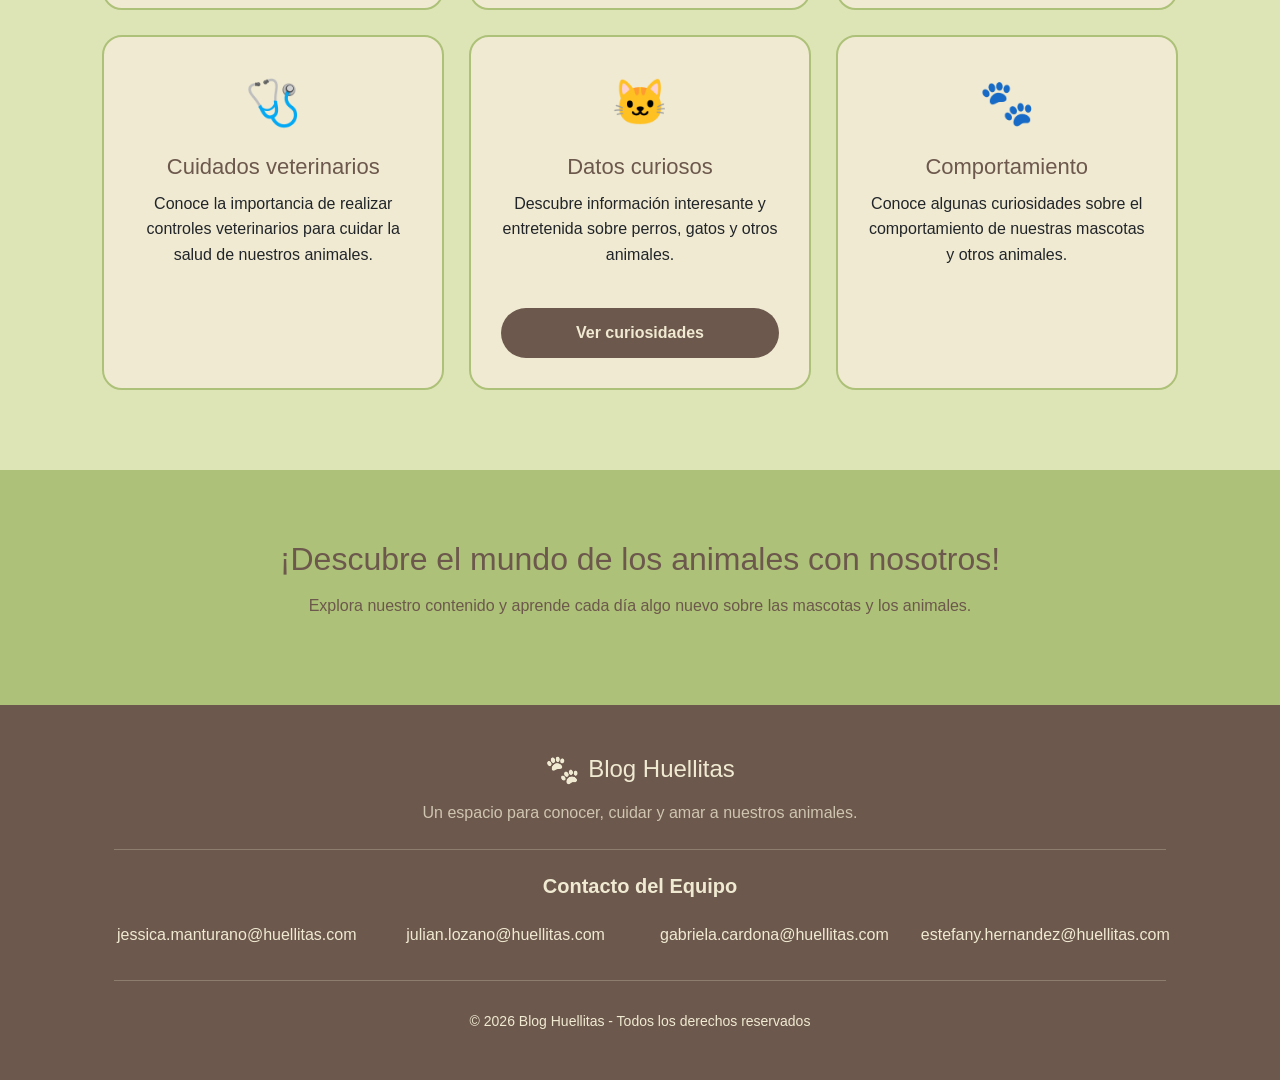
==== commit da69209f: "Integra cambios de main en about-me" ====
--- a/index.html
+++ b/index.html
@@ -1,266 +1,167 @@
 <!doctype html>
 <html lang="es">
+  <head>
+    <meta charset="UTF-8" />
+    <meta name="viewport" content="width=device-width, initial-scale=1.0" />
 
-<head>
-  <meta charset="UTF-8" />
+    <title>Blog Huellitas</title>
 
-  <meta name="viewport" content="width=device-width, initial-scale=1.0" />
+    <link rel="icon" type="image/png" href="./assets/faviconHuellitas.png" />
+    <link href="https://cdn.jsdelivr.net/npm/bootstrap@5.3.3/dist/css/bootstrap.min.css" rel="stylesheet">
+    <link rel="stylesheet" href="./css/index.css" />
+  </head>
 
-  <title>Blog Huellitas</title>
+  <body>
+    <!-- ENCABEZADO Y MENU (COMPONENTE) -->
+    <div id="header-container"></div>
 
-  <!-- Favicon -->
-  <link rel="icon" type="image/png" href="./assets/faviconHuellitas.png" />
+    <!-- CONTENIDO PRINCIPAL -->
+    <main>
+      <!-- SECCIÓN PRINCIPAL -->
+      <section class="hero">
+        <div class="hero-text">
+          <p class="subtitle">BIENVENIDOS A</p>
 
-  <!-- Bootstrap -->
-  <link href="https://cdn.jsdelivr.net/npm/bootstrap@5.3.3/dist/css/bootstrap.min.css" rel="stylesheet" />
+          <h1>Blog Huellitas</h1>
 
-  <!-- CSS propio -->
-  <link rel="stylesheet" href="./css/index.css" />
-</head>
+          <h2>Un espacio para conocer, cuidar y amar a nuestros animales</h2>
 
+          <p>
+            Somos un blog dedicado a brindar información sobre animales y
+            mascotas. Buscamos ofrecer contenido educativo y fácil de comprender
+            para las personas que tienen mascotas o que simplemente sienten
+            interés por conocer más sobre los animales.
+          </p>
 
-<body>
-
-  <!-- ENCABEZADO Y MENU -->
-
-  <header class="header">
-    <a href="index.html" class="logo">
-      <span class="logo-icon">🐾</span>
-      <span>Blog Huellitas</span>
-    </a>
-    <nav class="nav">
-      <a href="about_me.html">Quiénes Somos</a>
-      <a href="pet_curiosities.html">Curiosidades</a>
-      <a href="contact.html">Contacto</a>
-    </nav>
-  </header>
-
-
-  <!-- CONTENIDO PRINCIPAL -->
-  <main>
-    <div class="container">
-      <div class="row g-4">
-
-        <!-- CONTENIDO PRINCIPAL -->
-        <div class="col-md-10">
-          <!-- HERO -->
-          <section class="hero py-5">
-            <div class="container">
-              <div class="row align-items-center g-5">
-                <!-- TEXTO -->
-                <div class="col-lg-6">
-                  <p class="subtitle fw-bold">
-                    BIENVENIDOS A
-                  </p>
-                  <h1 class="display-3 fw-bold mb-3">
-                    Blog Huellitas
-                  </h1>
-                  <h2 class="h4 mb-4">
-                    Un espacio para conocer, cuidar y amar a nuestros animales
-                  </h2>
-                  <p class="lead mb-4">
-                    Somos un blog dedicado a brindar información sobre animales
-                    y mascotas. Buscamos ofrecer contenido educativo y fácil de
-                    comprender para las personas que tienen mascotas o que
-                    simplemente sienten interés por conocer más sobre los animales.
-                  </p>
-                  <a href="#temas" class="btn btn-huellitas">
-                    Conoce nuestros temas</a>
-                </div>
-
-                <!-- IMAGEN -->
-                <div class="col-lg-6 text-center">
-                  <img src="./assets/logoHuellitas.png" class="img-fluid hero-image"
-                    alt="Perro y gato representando el amor por las mascotas" />
-                </div>
-              </div>
-            </div>
-          </section>
-
-          <!-- SOBRE EL BLOG -->
-          <section class="about py-5">
-            <div class="container">
-              <div class="text-center mx-auto" style="max-width: 800px;">
-                <p class="subtitle fw-bold">
-                  SOBRE NUESTRO BLOG
-                </p>
-                <h2 class="h2 fw-bold mb-3">
-                  Aprendamos juntos sobre nuestros compañeros
-                </h2>
-                <p class="lead">
-                  En Blog Huellitas queremos compartir información sencilla
-                  que ayude a las personas a conocer mejor a sus mascotas,
-                  brindarles buenos cuidados y descubrir algunos datos
-                  interesantes sobre los animales.
-                </p>
-              </div>
-            </div>
-          </section>
-
-          <!-- TEMAS PRINCIPALES -->
-          <section id="temas" class="topics py-5">
-            <div class="container">
-
-              <!-- TÍTULO -->
-              <div class="text-center mb-5">
-                <p class="subtitle fw-bold">
-                  NUESTROS TEMAS
-                </p>
-                <h2 class="h2 fw-bold">
-                  Todo lo que puedes encontrar en Blog Huellitas
-                </h2>
-              </div>
-
-              <!-- GRID DE TARJETAS -->
-              <div class="row g-4">
-
-                <!-- TARJETA 1 -->
-                <div class="col-md-6 col-lg-4">
-                  <article class="card h-100 text-center p-4">
-                    <div class="card-icon">
-                      🥗
-                    </div>
-                    <h3 class="h5 fw-bold">
-                      Alimentación
-                    </h3>
-                    <p>
-                      Conoce la importancia de brindar a nuestras mascotas
-                      una alimentación adecuada y suficiente agua.
-                    </p>
-                  </article>
-                </div>
-
-                <!-- TARJETA 2 -->
-                <div class="col-md-6 col-lg-4">
-                  <article class="card h-100 text-center p-4">
-                    <div class="card-icon">
-                      🧼
-                    </div>
-                    <h3 class="h5 fw-bold">
-                      Higiene
-                    </h3>
-                    <p>
-                      Aprende sobre algunos hábitos básicos de higiene que
-                      ayudan a mantener saludables a nuestras mascotas.
-                    </p>
-                  </article>
-                </div>
-
-                <!-- TARJETA 3 -->
-                <div class="col-md-6 col-lg-4">
-                  <article class="card h-100 text-center p-4">
-                    <div class="card-icon">
-                      🐕
-                    </div>
-                    <h3 class="h5 fw-bold">
-                      Ejercicio
-                    </h3>
-                    <p>
-                      Descubre por qué la actividad física es importante para
-                      el bienestar y comportamiento de las mascotas.
-                    </p>
-                  </article>
-                </div>
-
-                <!-- TARJETA 4 -->
-                <div class="col-md-6 col-lg-4">
-                  <article class="card h-100 text-center p-4">
-                    <div class="card-icon">
-                      🩺
-                    </div>
-                    <h3 class="h5 fw-bold">
-                      Cuidados veterinarios
-                    </h3>
-                    <p>
-                      Conoce la importancia de realizar controles veterinarios
-                      para cuidar la salud de nuestros animales.
-                    </p>
-                  </article>
-                </div>
-
-                <!-- TARJETA 5 -->
-                <div class="col-md-6 col-lg-4">
-                  <article class="card h-100 text-center p-4">
-                    <div class="card-icon">
-                      🐱
-                    </div>
-                    <h3 class="h5 fw-bold">
-                      Datos curiosos
-                    </h3>
-                    <p>
-                      Descubre información interesante y entretenida sobre
-                      perros, gatos y otros animales.
-                    </p>
-                    <a href="pet_curiosities.html" class="btn btn-outline-dark mt-2">
-                      Ver curiosidades
-                    </a>
-                  </article>
-                </div>
-
-                <!-- TARJETA 6 -->
-                <div class="col-md-6 col-lg-4">
-                  <article class="card h-100 text-center p-4">
-                    <div class="card-icon">
-                      🐾
-                    </div>
-                    <h3 class="h5 fw-bold">
-                      Comportamiento
-                    </h3>
-                    <p>
-                      Conoce algunas curiosidades sobre el comportamiento
-                      de nuestras mascotas y otros animales.
-                    </p>
-                  </article>
-                </div>
-              </div>
-            </div>
-          </section>
-
-          <!-- LLAMADO FINAL -->
-          <section class="call-to-action text-center py-5">
-            <div class="container">
-              <h2 class="h2 fw-bold mb-3">
-                ¡Descubre el mundo de los animales con nosotros!
-              </h2>
-              <p class="lead mb-0">
-                Explora nuestro contenido y aprende cada día algo nuevo
-                sobre las mascotas y los animales.
-              </p>
-            </div>
-          </section>
+          <a href="#temas" class="button"> Conoce nuestros temas </a>
         </div>
 
-        <!-- COLUMNA DERECHA - NOTICIAS -->
-        <aside class="col-md-2">
-          <div id="news-container"></div>
-        </aside>
-      </div>
-    </div>
-  </main>
+        <div class="hero-image">
+          <img
+            src="./assets/logoHuellitas.png"
+            alt="Perro y gato representando el amor por las mascotas"
+          />
+        </div>
+      </section>
 
-  <!-- FOOTER -->
-  <footer class="footer">
-    <h3>
-      <span class="logo-icon">
-        🐾
-      </span>
-      Blog Huellitas
-    </h3>
-    <p>
-      Correo: bloghuellitas@gmail.com
-    </p>
-    <p>
-      © 2026 Blog Huellitas
-    </p>
-  </footer>
+      <!-- SECCIÓN SOBRE EL BLOG -->
+      <section class="about">
+        <div class="section-title">
+          <p class="subtitle">SOBRE NUESTRO BLOG</p>
 
-  <!-- BOOTSTRAP JAVASCRIPT -->
-  <script src="https://cdn.jsdelivr.net/npm/bootstrap@5.3.3/dist/js/bootstrap.bundle.min.js">
-  </script>
+          <h2>Aprendamos juntos sobre nuestros compañeros</h2>
 
-  <!-- COMPONENTES -->
-  <script src="./script/components.js"></script>
+          <p>
+            En Blog Huellitas queremos compartir información sencilla que ayude
+            a las personas a conocer mejor a sus mascotas, brindarles buenos
+            cuidados y descubrir algunos datos interesantes sobre los animales.
+          </p>
+        </div>
+      </section>
 
-</body>
+      <!-- TEMAS PRINCIPALES -->
+      <section id="temas" class="topics">
+        <div class="section-title">
+          <p class="subtitle">NUESTROS TEMAS</p>
 
-</html>+          <h2>Todo lo que puedes encontrar en Blog Huellitas</h2>
+        </div>
+
+        <div class="cards">
+          <!-- TARJETA 1 -->
+          <article class="card">
+            <div class="card-icon">🥗</div>
+
+            <h3>Alimentación</h3>
+
+            <p>
+              Conoce la importancia de brindar a nuestras mascotas una
+              alimentación adecuada y suficiente agua.
+            </p>
+          </article>
+
+          <!-- TARJETA 2 -->
+          <article class="card">
+            <div class="card-icon">🧼</div>
+
+            <h3>Higiene</h3>
+
+            <p>
+              Aprende sobre algunos hábitos básicos de higiene que ayudan a
+              mantener saludables a nuestras mascotas.
+            </p>
+          </article>
+
+          <!-- TARJETA 3 -->
+          <article class="card">
+            <div class="card-icon">🐕</div>
+
+            <h3>Ejercicio</h3>
+
+            <p>
+              Descubre por qué la actividad física es importante para el
+              bienestar y comportamiento de las mascotas.
+            </p>
+          </article>
+
+          <!-- TARJETA 4 -->
+          <article class="card">
+            <div class="card-icon">🩺</div>
+
+            <h3>Cuidados veterinarios</h3>
+
+            <p>
+              Conoce la importancia de realizar controles veterinarios para
+              cuidar la salud de nuestros animales.
+            </p>
+          </article>
+
+          <!-- TARJETA 5 -->
+          <article class="card">
+            <div class="card-icon">🐱</div>
+
+            <h3>Datos curiosos</h3>
+
+            <p>
+              Descubre información interesante y entretenida sobre perros, gatos
+              y otros animales.
+            </p>
+
+            <a href="pet_curiosities.html" class="button">
+              Ver curiosidades
+            </a>
+          </article>
+
+          <!-- TARJETA 6 -->
+          <article class="card">
+            <div class="card-icon">🐾</div>
+
+            <h3>Comportamiento</h3>
+
+            <p>
+              Conoce algunas curiosidades sobre el comportamiento de nuestras
+              mascotas y otros animales.
+            </p>
+          </article>
+        </div>
+      </section>
+
+      <!-- SECCIÓN FINAL -->
+      <section class="call-to-action">
+        <h2>¡Descubre el mundo de los animales con nosotros!</h2>
+
+        <p>
+          Explora nuestro contenido y aprende cada día algo nuevo sobre las
+          mascotas y los animales.
+        </p>
+      </section>
+    </main>
+
+    <!-- FOOTER (COMPONENTE) -->
+    <div id="footer-container"></div>
+
+    <!-- ARCHIVOS JAVASCRIPT Y COMPONENTES -->
+    <script src="./script/components.js"></script>
+    <script src="./script/index.js"></script>
+  </body>
+</html>
--- a/css/index.css
+++ b/css/index.css
@@ -1,4 +1,4 @@
-/* COLORES */
+/* COLORES DEL PROYECTO */
 
 :root {
     --vanilla-cream: #f0ead2;
@@ -11,6 +11,12 @@
 
 /* CONFIGURACIÓN GENERAL */
 
+* {
+    box-sizing: border-box;
+    margin: 0;
+    padding: 0;
+}
+
 html {
     scroll-behavior: smooth;
 }
@@ -23,49 +29,216 @@
 }
 
 
-/* HERO */
+/* ENCABEZADO */
+
+.header {
+    background-color: var(--ash-brown);
+    color: var(--vanilla-cream);
+
+    display: flex;
+    justify-content: space-between;
+    align-items: center;
+
+    padding: 18px 8%;
+
+    position: sticky;
+    top: 0;
+    z-index: 1000;
+}
+
+
+/* LOGO */
+
+.logo {
+    display: flex;
+    align-items: center;
+    gap: 10px;
+    color: var(--vanilla-cream);
+    font-size: 24px;
+    font-weight: bold;
+    text-decoration: none;
+}
+
+.logo-icon {
+    font-size: 28px;
+    color: transparent;
+    text-shadow: 0 0 0 #f0ead2ff;
+}
+
+
+/* MENÚ */
+
+.nav {
+    display: flex;
+    gap: 25px;
+}
+
+.nav a {
+    color: var(--vanilla-cream);
+    text-decoration: none;
+    font-weight: bold;
+
+    transition: 0.3s;
+}
+
+.nav a:hover {
+    color: var(--tea-green);
+}
+
+
+/* SECCIÓN HERO */
 
 .hero {
+    min-height: 600px;
+
+    display: flex;
+    align-items: center;
+    justify-content: space-between;
+
+    gap: 50px;
+
+    padding: 80px 8%;
+
     background-color: var(--tea-green);
 }
 
+
+.hero-text {
+    flex: 1;
+}
+
+.hero-text h1 {
+    font-size: 56px;
+    color: var(--ash-brown);
+
+    margin-bottom: 15px;
+}
+
+.hero-text h2 {
+    font-size: 25px;
+    margin-bottom: 20px;
+}
+
+.hero-text p {
+    max-width: 600px;
+}
+
+
+/* TEXTO PEQUEÑO */
+
+.subtitle {
+    color: var(--faded-copper);
+    font-weight: bold;
+    letter-spacing: 2px;
+
+    margin-bottom: 10px;
+}
+
+
+/* BOTÓN */
+
+.button {
+    display: inline-block;
+
+    margin-top: 25px;
+
+    padding: 12px 24px;
+
+    background-color: var(--ash-brown);
+    color: var(--vanilla-cream);
+
+    text-decoration: none;
+
+    border-radius: 25px;
+
+    font-weight: bold;
+
+    transition: 0.3s;
+}
+
+.button:hover {
+    background-color: var(--faded-copper);
+}
+
+
+/* IMAGEN PRINCIPAL */
+
 .hero-image {
+    flex: 1;
+
+    display: flex;
+    justify-content: center;
+}
+
+.hero-image img {
     width: 100%;
     max-width: 500px;
+
     height: 500px;
-    object-fit: contain;
+
+    object-fit: cover;
+
     border-radius: 50%;
+
     box-shadow: 0 10px 25px rgba(108, 88, 76, 0.25);
 }
 
 
-/* TEXTOS */
-
-.subtitle {
-    color: var(--faded-copper);
-    letter-spacing: 2px;
-}
-
-/* SOBRE EL BLOG */
+/* SECCIONES GENERALES */
 
 .about {
+    padding: 80px 8%;
+
     background-color: var(--vanilla-cream);
-}
+
+    text-align: center;
+}
+
+.section-title {
+    max-width: 800px;
+
+    margin: 0 auto 50px;
+
+    text-align: center;
+}
+
+.section-title h2 {
+    font-size: 36px;
+
+    margin-bottom: 15px;
+}
+
 
 /* TEMAS */
 
 .topics {
+    padding: 80px 8%;
+
     background-color: var(--tea-green);
 }
 
 
 /* TARJETAS */
+
+.cards {
+    display: grid;
+
+    grid-template-columns: repeat(3, 1fr);
+
+    gap: 25px;
+}
+
 
 .card {
     background-color: var(--vanilla-cream);
+
+    padding: 30px;
+
+    border-radius: 20px;
+
+    text-align: center;
+
     border: 2px solid var(--muted-olive);
-    border-radius: 20px;
-    color: var(--ash-brown);
 
     transition: 0.3s;
 }
@@ -73,21 +246,42 @@
 .card:hover {
     transform: translateY(-5px);
 
-    box-shadow:
-        0 10px 20px rgba(108, 88, 76, 0.15);
-}
+    box-shadow: 0 10px 20px rgba(108, 88, 76, 0.15);
+}
+
 
 .card-icon {
     font-size: 45px;
-    margin-bottom: 15px;
-}
-
-
-/* CTA */
+
+    margin-bottom: 15px;
+}
+
+
+.card h3 {
+    color: var(--ash-brown);
+
+    margin-bottom: 10px;
+
+    font-size: 22px;
+}
+
+
+/* LLAMADO FINAL */
 
 .call-to-action {
+    padding: 70px 8%;
+
+    text-align: center;
+
     background-color: var(--muted-olive);
+
     color: var(--ash-brown);
+}
+
+.call-to-action h2 {
+    font-size: 32px;
+
+    margin-bottom: 15px;
 }
 
 
@@ -95,13 +289,17 @@
 
 .footer {
     background-color: var(--ash-brown);
-    color: var(--vanilla-cream);
-    text-align: center;
+
+    color: var(--vanilla-cream);
+
+    text-align: center;
+
     padding: 35px 8%;
 }
 
 .footer h3 {
     font-size: 24px;
+
     margin-bottom: 15px;
 }
 
@@ -109,62 +307,61 @@
     margin: 5px 0;
 }
 
-.btn-huellitas {
-    background-color: var(--ash-brown);
-    color: #ffffff;
-    border: 1px solid var(--ash-brown);
-}
-
-.btn-huellitas:hover {
-    background-color: var(--faded-copper);
-    border-color: var(--faded-copper);
-    color: #ffffff;
-}
-/* ========================================= */
-/* NOTICIAS */
-/* ========================================= */
-
-.news-section {
-    padding: 30px 10px;
-}
-
-.news-section h2 {
-    color: var(--ash-brown);
-}
-
-
-/* TARJETAS DE NOTICIAS */
-
-.news-section {
-    padding: 30px 5px;
-}
-
-.news-card {
-    width: 95%;
-    max-width: 180px;
-
-    background-color: var(--vanilla-cream);
-    border: 1px solid var(--muted-olive);
-    border-radius: 15px;
-    color: var(--ash-brown);
-
-    transition: 0.3s;
-}
-
-.news-card:hover {
-    transform: translateY(-3px);
-
-    box-shadow: 0 6px 15px rgba(108, 88, 76, 0.15);
-}
-
-.news-card .card-body {
-    padding: 12px;
-}
-
-.news-card h3 {
-    color: var(--ash-brown);
-}
-
-.news-card p {
-    margin-bottom: 10px;
+.footer a {
+    color: var(--vanilla-cream);
+    transition: color 0.3s ease;
+}
+
+.footer a:hover {
+    color: var(--tea-green) !important;
+}
+
+
+/* DISEÑO PARA CELULARES */
+
+@media (max-width: 768px) {
+
+    .header {
+        flex-direction: column;
+
+        gap: 15px;
+
+        padding: 15px 5%;
+    }
+
+    .nav {
+        gap: 15px;
+
+        flex-wrap: wrap;
+
+        justify-content: center;
+    }
+
+    .hero {
+        flex-direction: column;
+
+        padding: 60px 5%;
+
+        text-align: center;
+    }
+
+    .hero-text h1 {
+        font-size: 42px;
+    }
+
+    .hero-text h2 {
+        font-size: 22px;
+    }
+
+    .hero-image img {
+        height: 300px;
+    }
+
+    .cards {
+        grid-template-columns: 1fr;
+    }
+
+    .section-title h2 {
+        font-size: 30px;
+    }
 }
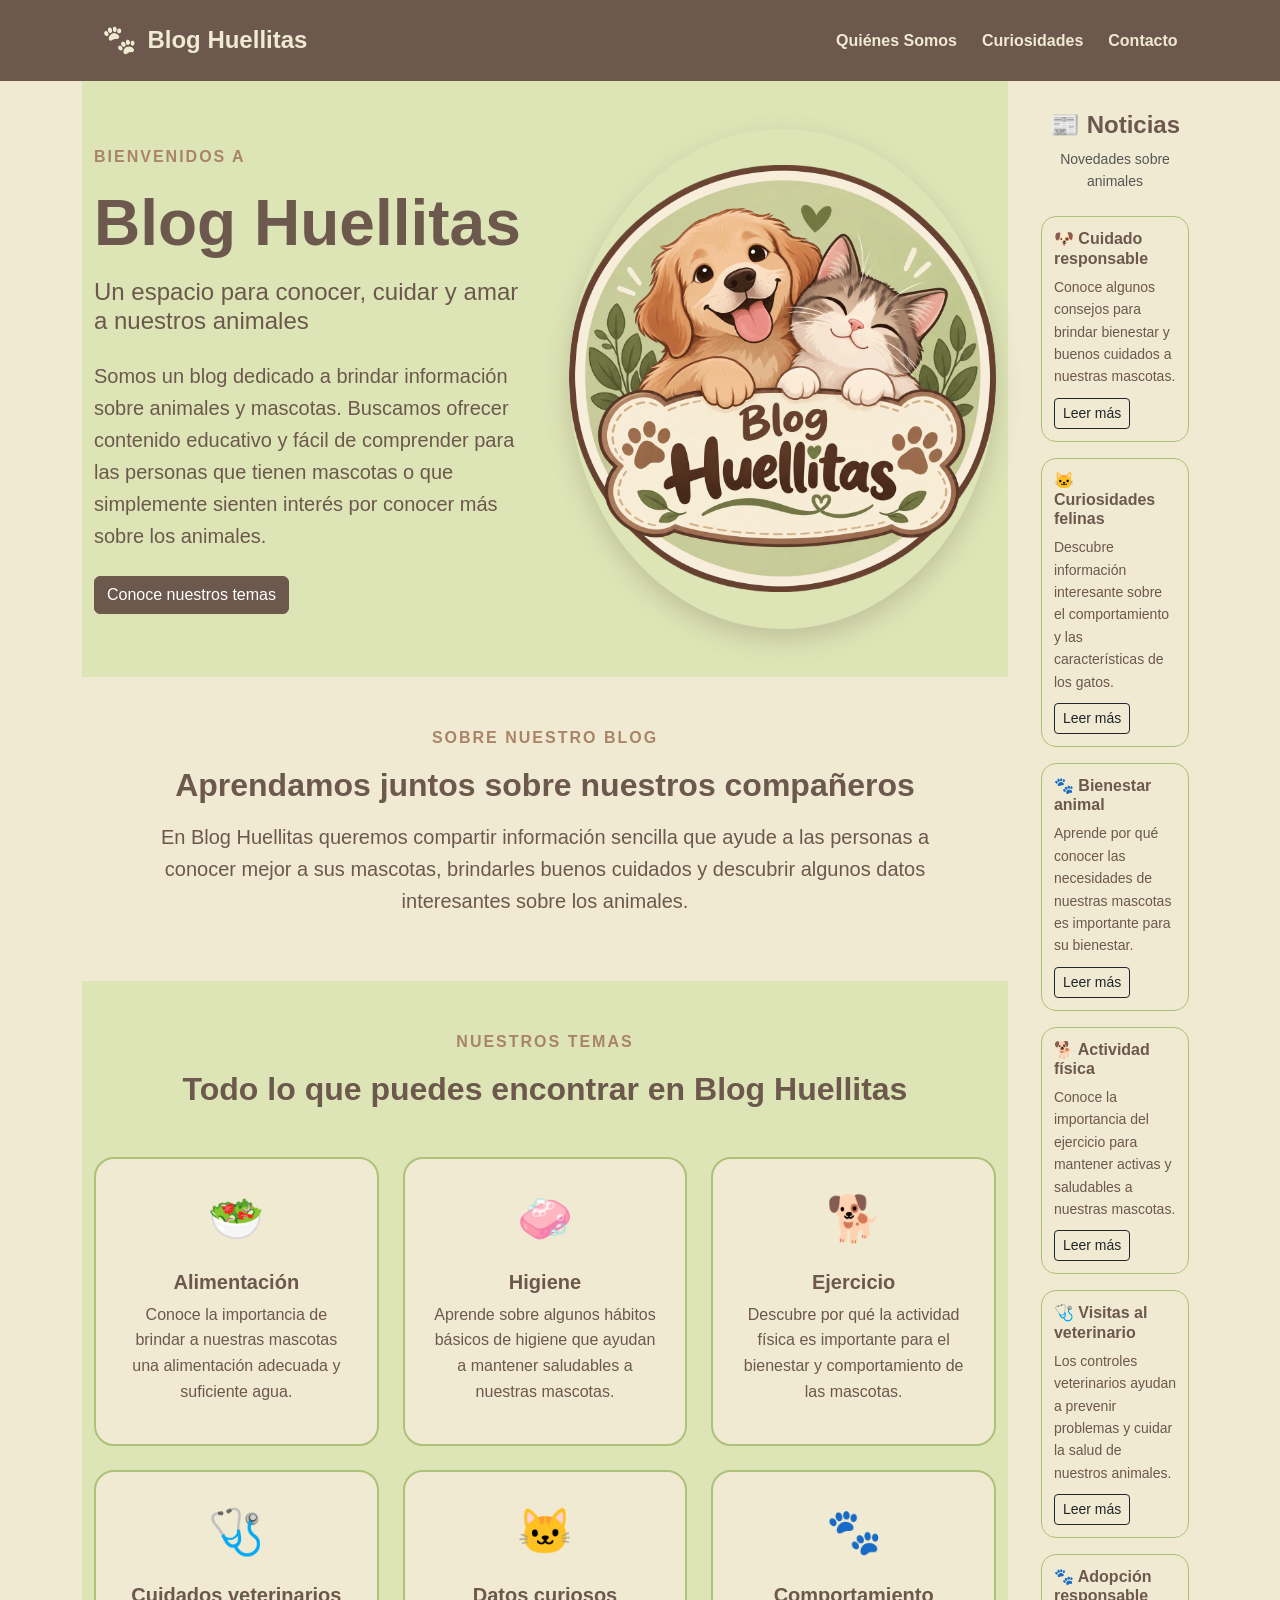
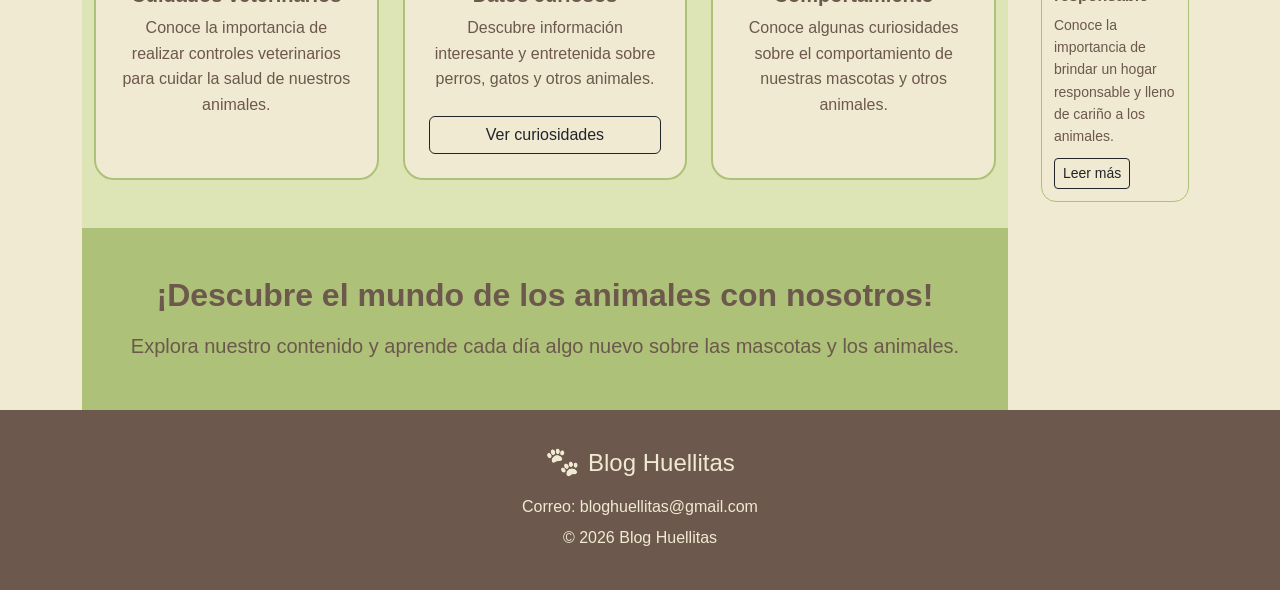
==== commit cb6c89ae: "Merge branch 'feature/index' of github.com:JessicaMP/blog_grupo_9 into feature/index" ====
--- a/index.html
+++ b/index.html
@@ -1,167 +1,266 @@
 <!doctype html>
 <html lang="es">
-  <head>
-    <meta charset="UTF-8" />
-    <meta name="viewport" content="width=device-width, initial-scale=1.0" />
-
-    <title>Blog Huellitas</title>
-
-    <link rel="icon" type="image/png" href="./assets/faviconHuellitas.png" />
-    <link href="https://cdn.jsdelivr.net/npm/bootstrap@5.3.3/dist/css/bootstrap.min.css" rel="stylesheet">
-    <link rel="stylesheet" href="./css/index.css" />
+
+<head>
+  <meta charset="UTF-8" />
+  <meta name="viewport" content="width=device-width, initial-scale=1.0" />
+
+  <title>Blog Huellitas</title>
+    <!-- Favicon -->
+  <link rel="icon" type="image/png" href="./assets/faviconHuellitas.png" />
+
+  <!-- Bootstrap -->
+  <link href="https://cdn.jsdelivr.net/npm/bootstrap@5.3.3/dist/css/bootstrap.min.css" rel="stylesheet" />
+
+  <!-- CSS propio -->
+  <link rel="stylesheet" href="./css/index.css" />
   </head>
 
-  <body>
-    <!-- ENCABEZADO Y MENU (COMPONENTE) -->
-    <div id="header-container"></div>
-
-    <!-- CONTENIDO PRINCIPAL -->
-    <main>
-      <!-- SECCIÓN PRINCIPAL -->
-      <section class="hero">
-        <div class="hero-text">
-          <p class="subtitle">BIENVENIDOS A</p>
-
-          <h1>Blog Huellitas</h1>
-
-          <h2>Un espacio para conocer, cuidar y amar a nuestros animales</h2>
-
-          <p>
-            Somos un blog dedicado a brindar información sobre animales y
-            mascotas. Buscamos ofrecer contenido educativo y fácil de comprender
-            para las personas que tienen mascotas o que simplemente sienten
-            interés por conocer más sobre los animales.
-          </p>
-
-          <a href="#temas" class="button"> Conoce nuestros temas </a>
+  
+
+
+<body>
+
+  <!-- ENCABEZADO Y MENU -->
+
+  <header class="header">
+    <a href="index.html" class="logo">
+      <span class="logo-icon">🐾</span>
+      <span>Blog Huellitas</span>
+    </a>
+    <nav class="nav">
+      <a href="about_me.html">Quiénes Somos</a>
+      <a href="pet_curiosities.html">Curiosidades</a>
+      <a href="contact.html">Contacto</a>
+    </nav>
+  </header>
+
+
+  <!-- CONTENIDO PRINCIPAL -->
+  <main>
+    <div class="container">
+      <div class="row g-4">
+
+        <!-- CONTENIDO PRINCIPAL -->
+        <div class="col-md-10">
+          <!-- HERO -->
+          <section class="hero py-5">
+            <div class="container">
+              <div class="row align-items-center g-5">
+                <!-- TEXTO -->
+                <div class="col-lg-6">
+                  <p class="subtitle fw-bold">
+                    BIENVENIDOS A
+                  </p>
+                  <h1 class="display-3 fw-bold mb-3">
+                    Blog Huellitas
+                  </h1>
+                  <h2 class="h4 mb-4">
+                    Un espacio para conocer, cuidar y amar a nuestros animales
+                  </h2>
+                  <p class="lead mb-4">
+                    Somos un blog dedicado a brindar información sobre animales
+                    y mascotas. Buscamos ofrecer contenido educativo y fácil de
+                    comprender para las personas que tienen mascotas o que
+                    simplemente sienten interés por conocer más sobre los animales.
+                  </p>
+                  <a href="#temas" class="btn btn-huellitas">
+                    Conoce nuestros temas</a>
+                </div>
+
+                <!-- IMAGEN -->
+                <div class="col-lg-6 text-center">
+                  <img src="./assets/logoHuellitas.png" class="img-fluid hero-image"
+                    alt="Perro y gato representando el amor por las mascotas" />
+                </div>
+              </div>
+            </div>
+          </section>
+
+          <!-- SOBRE EL BLOG -->
+          <section class="about py-5">
+            <div class="container">
+              <div class="text-center mx-auto" style="max-width: 800px;">
+                <p class="subtitle fw-bold">
+                  SOBRE NUESTRO BLOG
+                </p>
+                <h2 class="h2 fw-bold mb-3">
+                  Aprendamos juntos sobre nuestros compañeros
+                </h2>
+                <p class="lead">
+                  En Blog Huellitas queremos compartir información sencilla
+                  que ayude a las personas a conocer mejor a sus mascotas,
+                  brindarles buenos cuidados y descubrir algunos datos
+                  interesantes sobre los animales.
+                </p>
+              </div>
+            </div>
+          </section>
+
+          <!-- TEMAS PRINCIPALES -->
+          <section id="temas" class="topics py-5">
+            <div class="container">
+
+              <!-- TÍTULO -->
+              <div class="text-center mb-5">
+                <p class="subtitle fw-bold">
+                  NUESTROS TEMAS
+                </p>
+                <h2 class="h2 fw-bold">
+                  Todo lo que puedes encontrar en Blog Huellitas
+                </h2>
+              </div>
+
+              <!-- GRID DE TARJETAS -->
+              <div class="row g-4">
+
+                <!-- TARJETA 1 -->
+                <div class="col-md-6 col-lg-4">
+                  <article class="card h-100 text-center p-4">
+                    <div class="card-icon">
+                      🥗
+                    </div>
+                    <h3 class="h5 fw-bold">
+                      Alimentación
+                    </h3>
+                    <p>
+                      Conoce la importancia de brindar a nuestras mascotas
+                      una alimentación adecuada y suficiente agua.
+                    </p>
+                  </article>
+                </div>
+
+                <!-- TARJETA 2 -->
+                <div class="col-md-6 col-lg-4">
+                  <article class="card h-100 text-center p-4">
+                    <div class="card-icon">
+                      🧼
+                    </div>
+                    <h3 class="h5 fw-bold">
+                      Higiene
+                    </h3>
+                    <p>
+                      Aprende sobre algunos hábitos básicos de higiene que
+                      ayudan a mantener saludables a nuestras mascotas.
+                    </p>
+                  </article>
+                </div>
+
+                <!-- TARJETA 3 -->
+                <div class="col-md-6 col-lg-4">
+                  <article class="card h-100 text-center p-4">
+                    <div class="card-icon">
+                      🐕
+                    </div>
+                    <h3 class="h5 fw-bold">
+                      Ejercicio
+                    </h3>
+                    <p>
+                      Descubre por qué la actividad física es importante para
+                      el bienestar y comportamiento de las mascotas.
+                    </p>
+                  </article>
+                </div>
+
+                <!-- TARJETA 4 -->
+                <div class="col-md-6 col-lg-4">
+                  <article class="card h-100 text-center p-4">
+                    <div class="card-icon">
+                      🩺
+                    </div>
+                    <h3 class="h5 fw-bold">
+                      Cuidados veterinarios
+                    </h3>
+                    <p>
+                      Conoce la importancia de realizar controles veterinarios
+                      para cuidar la salud de nuestros animales.
+                    </p>
+                  </article>
+                </div>
+
+                <!-- TARJETA 5 -->
+                <div class="col-md-6 col-lg-4">
+                  <article class="card h-100 text-center p-4">
+                    <div class="card-icon">
+                      🐱
+                    </div>
+                    <h3 class="h5 fw-bold">
+                      Datos curiosos
+                    </h3>
+                    <p>
+                      Descubre información interesante y entretenida sobre
+                      perros, gatos y otros animales.
+                    </p>
+                    <a href="pet_curiosities.html" class="btn btn-outline-dark mt-2">
+                      Ver curiosidades
+                    </a>
+                  </article>
+                </div>
+
+                <!-- TARJETA 6 -->
+                <div class="col-md-6 col-lg-4">
+                  <article class="card h-100 text-center p-4">
+                    <div class="card-icon">
+                      🐾
+                    </div>
+                    <h3 class="h5 fw-bold">
+                      Comportamiento
+                    </h3>
+                    <p>
+                      Conoce algunas curiosidades sobre el comportamiento
+                      de nuestras mascotas y otros animales.
+                    </p>
+                  </article>
+                </div>
+              </div>
+            </div>
+          </section>
+
+          <!-- LLAMADO FINAL -->
+          <section class="call-to-action text-center py-5">
+            <div class="container">
+              <h2 class="h2 fw-bold mb-3">
+                ¡Descubre el mundo de los animales con nosotros!
+              </h2>
+              <p class="lead mb-0">
+                Explora nuestro contenido y aprende cada día algo nuevo
+                sobre las mascotas y los animales.
+              </p>
+            </div>
+          </section>
         </div>
 
-        <div class="hero-image">
-          <img
-            src="./assets/logoHuellitas.png"
-            alt="Perro y gato representando el amor por las mascotas"
-          />
-        </div>
-      </section>
-
-      <!-- SECCIÓN SOBRE EL BLOG -->
-      <section class="about">
-        <div class="section-title">
-          <p class="subtitle">SOBRE NUESTRO BLOG</p>
-
-          <h2>Aprendamos juntos sobre nuestros compañeros</h2>
-
-          <p>
-            En Blog Huellitas queremos compartir información sencilla que ayude
-            a las personas a conocer mejor a sus mascotas, brindarles buenos
-            cuidados y descubrir algunos datos interesantes sobre los animales.
-          </p>
-        </div>
-      </section>
-
-      <!-- TEMAS PRINCIPALES -->
-      <section id="temas" class="topics">
-        <div class="section-title">
-          <p class="subtitle">NUESTROS TEMAS</p>
-
-          <h2>Todo lo que puedes encontrar en Blog Huellitas</h2>
-        </div>
-
-        <div class="cards">
-          <!-- TARJETA 1 -->
-          <article class="card">
-            <div class="card-icon">🥗</div>
-
-            <h3>Alimentación</h3>
-
-            <p>
-              Conoce la importancia de brindar a nuestras mascotas una
-              alimentación adecuada y suficiente agua.
-            </p>
-          </article>
-
-          <!-- TARJETA 2 -->
-          <article class="card">
-            <div class="card-icon">🧼</div>
-
-            <h3>Higiene</h3>
-
-            <p>
-              Aprende sobre algunos hábitos básicos de higiene que ayudan a
-              mantener saludables a nuestras mascotas.
-            </p>
-          </article>
-
-          <!-- TARJETA 3 -->
-          <article class="card">
-            <div class="card-icon">🐕</div>
-
-            <h3>Ejercicio</h3>
-
-            <p>
-              Descubre por qué la actividad física es importante para el
-              bienestar y comportamiento de las mascotas.
-            </p>
-          </article>
-
-          <!-- TARJETA 4 -->
-          <article class="card">
-            <div class="card-icon">🩺</div>
-
-            <h3>Cuidados veterinarios</h3>
-
-            <p>
-              Conoce la importancia de realizar controles veterinarios para
-              cuidar la salud de nuestros animales.
-            </p>
-          </article>
-
-          <!-- TARJETA 5 -->
-          <article class="card">
-            <div class="card-icon">🐱</div>
-
-            <h3>Datos curiosos</h3>
-
-            <p>
-              Descubre información interesante y entretenida sobre perros, gatos
-              y otros animales.
-            </p>
-
-            <a href="pet_curiosities.html" class="button">
-              Ver curiosidades
-            </a>
-          </article>
-
-          <!-- TARJETA 6 -->
-          <article class="card">
-            <div class="card-icon">🐾</div>
-
-            <h3>Comportamiento</h3>
-
-            <p>
-              Conoce algunas curiosidades sobre el comportamiento de nuestras
-              mascotas y otros animales.
-            </p>
-          </article>
-        </div>
-      </section>
-
-      <!-- SECCIÓN FINAL -->
-      <section class="call-to-action">
-        <h2>¡Descubre el mundo de los animales con nosotros!</h2>
-
-        <p>
-          Explora nuestro contenido y aprende cada día algo nuevo sobre las
-          mascotas y los animales.
-        </p>
-      </section>
-    </main>
-
-    <!-- FOOTER (COMPONENTE) -->
-    <div id="footer-container"></div>
-
-    <!-- ARCHIVOS JAVASCRIPT Y COMPONENTES -->
-    <script src="./script/components.js"></script>
-    <script src="./script/index.js"></script>
-  </body>
+        <!-- COLUMNA DERECHA - NOTICIAS -->
+        <aside class="col-md-2">
+          <div id="news-container"></div>
+        </aside>
+      </div>
+    </div>
+  </main>
+
+  <!-- FOOTER -->
+  <footer class="footer">
+    <h3>
+      <span class="logo-icon">
+        🐾
+      </span>
+      Blog Huellitas
+    </h3>
+    <p>
+      Correo: bloghuellitas@gmail.com
+    </p>
+    <p>
+      © 2026 Blog Huellitas
+    </p>
+  </footer>
+
+  <!-- BOOTSTRAP JAVASCRIPT -->
+  <script src="https://cdn.jsdelivr.net/npm/bootstrap@5.3.3/dist/js/bootstrap.bundle.min.js">
+  </script>
+
+  <!-- COMPONENTES -->
+  <script src="./script/components.js"></script>
+
+</body>
+
 </html>
--- a/css/index.css
+++ b/css/index.css
@@ -1,4 +1,4 @@
-/* COLORES DEL PROYECTO */
+/* COLORES */
 
 :root {
     --vanilla-cream: #f0ead2;
@@ -11,12 +11,6 @@
 
 /* CONFIGURACIÓN GENERAL */
 
-* {
-    box-sizing: border-box;
-    margin: 0;
-    padding: 0;
-}
-
 html {
     scroll-behavior: smooth;
 }
@@ -29,7 +23,164 @@
 }
 
 
+/* HERO */
+
+.hero {
+    background-color: var(--tea-green);
+}
+
+.hero-image {
+    width: 100%;
+    max-width: 500px;
+    height: 500px;
+    object-fit: contain;
+    border-radius: 50%;
+    box-shadow: 0 10px 25px rgba(108, 88, 76, 0.25);
+}
+
+
+/* TEXTOS */
+
+.subtitle {
+    color: var(--faded-copper);
+    letter-spacing: 2px;
+}
+
+/* SOBRE EL BLOG */
+
+.about {
+    background-color: var(--vanilla-cream);
+}
+
+/* TEMAS */
+
+.topics {
+    background-color: var(--tea-green);
+}
+
+
+/* TARJETAS */
+
+.card {
+    background-color: var(--vanilla-cream);
+    border: 2px solid var(--muted-olive);
+    border-radius: 20px;
+    color: var(--ash-brown);
+
+    transition: 0.3s;
+}
+
+.card:hover {
+    transform: translateY(-5px);
+
+    box-shadow:
+        0 10px 20px rgba(108, 88, 76, 0.15);
+}
+
+.card-icon {
+    font-size: 45px;
+    margin-bottom: 15px;
+}
+
+
+/* CTA */
+
+.call-to-action {
+    background-color: var(--muted-olive);
+    color: var(--ash-brown);
+}
+
+
+/* FOOTER */
+
+.footer {
+    background-color: var(--ash-brown);
+    color: var(--vanilla-cream);
+    text-align: center;
+    padding: 35px 8%;
+}
+
+.footer h3 {
+    font-size: 24px;
+    margin-bottom: 15px;
+}
+
+.footer p {
+    margin: 5px 0;
+}
+
+.footer a {
+    color: var(--vanilla-cream);
+    transition: color 0.3s ease;
+}
+
+.footer a:hover {
+    color: var(--tea-green) !important;
+}
+
+.btn-huellitas {
+    background-color: var(--ash-brown);
+    color: #ffffff;
+    border: 1px solid var(--ash-brown);
+}
+
+.btn-huellitas:hover {
+    background-color: var(--faded-copper);
+    border-color: var(--faded-copper);
+    color: #ffffff;
+}
+/* ========================================= */
+/* NOTICIAS */
+/* ========================================= */
+
+.news-section {
+    padding: 30px 10px;
+}
+
+.news-section h2 {
+    color: var(--ash-brown);
+}
+
+
+/* TARJETAS DE NOTICIAS */
+
+.news-section {
+    padding: 30px 5px;
+}
+
+.news-card {
+    width: 95%;
+    max-width: 180px;
+
+    background-color: var(--vanilla-cream);
+    border: 1px solid var(--muted-olive);
+    border-radius: 15px;
+    color: var(--ash-brown);
+
+    transition: 0.3s;
+}
+
+.news-card:hover {
+    transform: translateY(-3px);
+
+    box-shadow: 0 6px 15px rgba(108, 88, 76, 0.15);
+}
+
+.news-card .card-body {
+    padding: 12px;
+}
+
+.news-card h3 {
+    color: var(--ash-brown);
+}
+
+.news-card p {
+    margin-bottom: 10px;
+}
+
+/* ========================================= */
 /* ENCABEZADO */
+/* ========================================= */
 
 .header {
     background-color: var(--ash-brown);
@@ -47,35 +198,47 @@
 }
 
 
+/* ========================================= */
 /* LOGO */
+/* ========================================= */
 
 .logo {
     display: flex;
     align-items: center;
     gap: 10px;
-    color: var(--vanilla-cream);
+
+    color: var(--vanilla-cream);
+
     font-size: 24px;
     font-weight: bold;
+
     text-decoration: none;
 }
 
 .logo-icon {
     font-size: 28px;
+
     color: transparent;
+
     text-shadow: 0 0 0 #f0ead2ff;
 }
 
 
+/* ========================================= */
 /* MENÚ */
+/* ========================================= */
 
 .nav {
     display: flex;
+
     gap: 25px;
 }
 
 .nav a {
     color: var(--vanilla-cream);
+
     text-decoration: none;
+
     font-weight: bold;
 
     transition: 0.3s;
@@ -83,285 +246,4 @@
 
 .nav a:hover {
     color: var(--tea-green);
-}
-
-
-/* SECCIÓN HERO */
-
-.hero {
-    min-height: 600px;
-
-    display: flex;
-    align-items: center;
-    justify-content: space-between;
-
-    gap: 50px;
-
-    padding: 80px 8%;
-
-    background-color: var(--tea-green);
-}
-
-
-.hero-text {
-    flex: 1;
-}
-
-.hero-text h1 {
-    font-size: 56px;
-    color: var(--ash-brown);
-
-    margin-bottom: 15px;
-}
-
-.hero-text h2 {
-    font-size: 25px;
-    margin-bottom: 20px;
-}
-
-.hero-text p {
-    max-width: 600px;
-}
-
-
-/* TEXTO PEQUEÑO */
-
-.subtitle {
-    color: var(--faded-copper);
-    font-weight: bold;
-    letter-spacing: 2px;
-
-    margin-bottom: 10px;
-}
-
-
-/* BOTÓN */
-
-.button {
-    display: inline-block;
-
-    margin-top: 25px;
-
-    padding: 12px 24px;
-
-    background-color: var(--ash-brown);
-    color: var(--vanilla-cream);
-
-    text-decoration: none;
-
-    border-radius: 25px;
-
-    font-weight: bold;
-
-    transition: 0.3s;
-}
-
-.button:hover {
-    background-color: var(--faded-copper);
-}
-
-
-/* IMAGEN PRINCIPAL */
-
-.hero-image {
-    flex: 1;
-
-    display: flex;
-    justify-content: center;
-}
-
-.hero-image img {
-    width: 100%;
-    max-width: 500px;
-
-    height: 500px;
-
-    object-fit: cover;
-
-    border-radius: 50%;
-
-    box-shadow: 0 10px 25px rgba(108, 88, 76, 0.25);
-}
-
-
-/* SECCIONES GENERALES */
-
-.about {
-    padding: 80px 8%;
-
-    background-color: var(--vanilla-cream);
-
-    text-align: center;
-}
-
-.section-title {
-    max-width: 800px;
-
-    margin: 0 auto 50px;
-
-    text-align: center;
-}
-
-.section-title h2 {
-    font-size: 36px;
-
-    margin-bottom: 15px;
-}
-
-
-/* TEMAS */
-
-.topics {
-    padding: 80px 8%;
-
-    background-color: var(--tea-green);
-}
-
-
-/* TARJETAS */
-
-.cards {
-    display: grid;
-
-    grid-template-columns: repeat(3, 1fr);
-
-    gap: 25px;
-}
-
-
-.card {
-    background-color: var(--vanilla-cream);
-
-    padding: 30px;
-
-    border-radius: 20px;
-
-    text-align: center;
-
-    border: 2px solid var(--muted-olive);
-
-    transition: 0.3s;
-}
-
-.card:hover {
-    transform: translateY(-5px);
-
-    box-shadow: 0 10px 20px rgba(108, 88, 76, 0.15);
-}
-
-
-.card-icon {
-    font-size: 45px;
-
-    margin-bottom: 15px;
-}
-
-
-.card h3 {
-    color: var(--ash-brown);
-
-    margin-bottom: 10px;
-
-    font-size: 22px;
-}
-
-
-/* LLAMADO FINAL */
-
-.call-to-action {
-    padding: 70px 8%;
-
-    text-align: center;
-
-    background-color: var(--muted-olive);
-
-    color: var(--ash-brown);
-}
-
-.call-to-action h2 {
-    font-size: 32px;
-
-    margin-bottom: 15px;
-}
-
-
-/* FOOTER */
-
-.footer {
-    background-color: var(--ash-brown);
-
-    color: var(--vanilla-cream);
-
-    text-align: center;
-
-    padding: 35px 8%;
-}
-
-.footer h3 {
-    font-size: 24px;
-
-    margin-bottom: 15px;
-}
-
-.footer p {
-    margin: 5px 0;
-}
-
-.footer a {
-    color: var(--vanilla-cream);
-    transition: color 0.3s ease;
-}
-
-.footer a:hover {
-    color: var(--tea-green) !important;
-}
-
-
-/* DISEÑO PARA CELULARES */
-
-@media (max-width: 768px) {
-
-    .header {
-        flex-direction: column;
-
-        gap: 15px;
-
-        padding: 15px 5%;
-    }
-
-    .nav {
-        gap: 15px;
-
-        flex-wrap: wrap;
-
-        justify-content: center;
-    }
-
-    .hero {
-        flex-direction: column;
-
-        padding: 60px 5%;
-
-        text-align: center;
-    }
-
-    .hero-text h1 {
-        font-size: 42px;
-    }
-
-    .hero-text h2 {
-        font-size: 22px;
-    }
-
-    .hero-image img {
-        height: 300px;
-    }
-
-    .cards {
-        grid-template-columns: 1fr;
-    }
-
-    .section-title h2 {
-        font-size: 30px;
-    }
 }
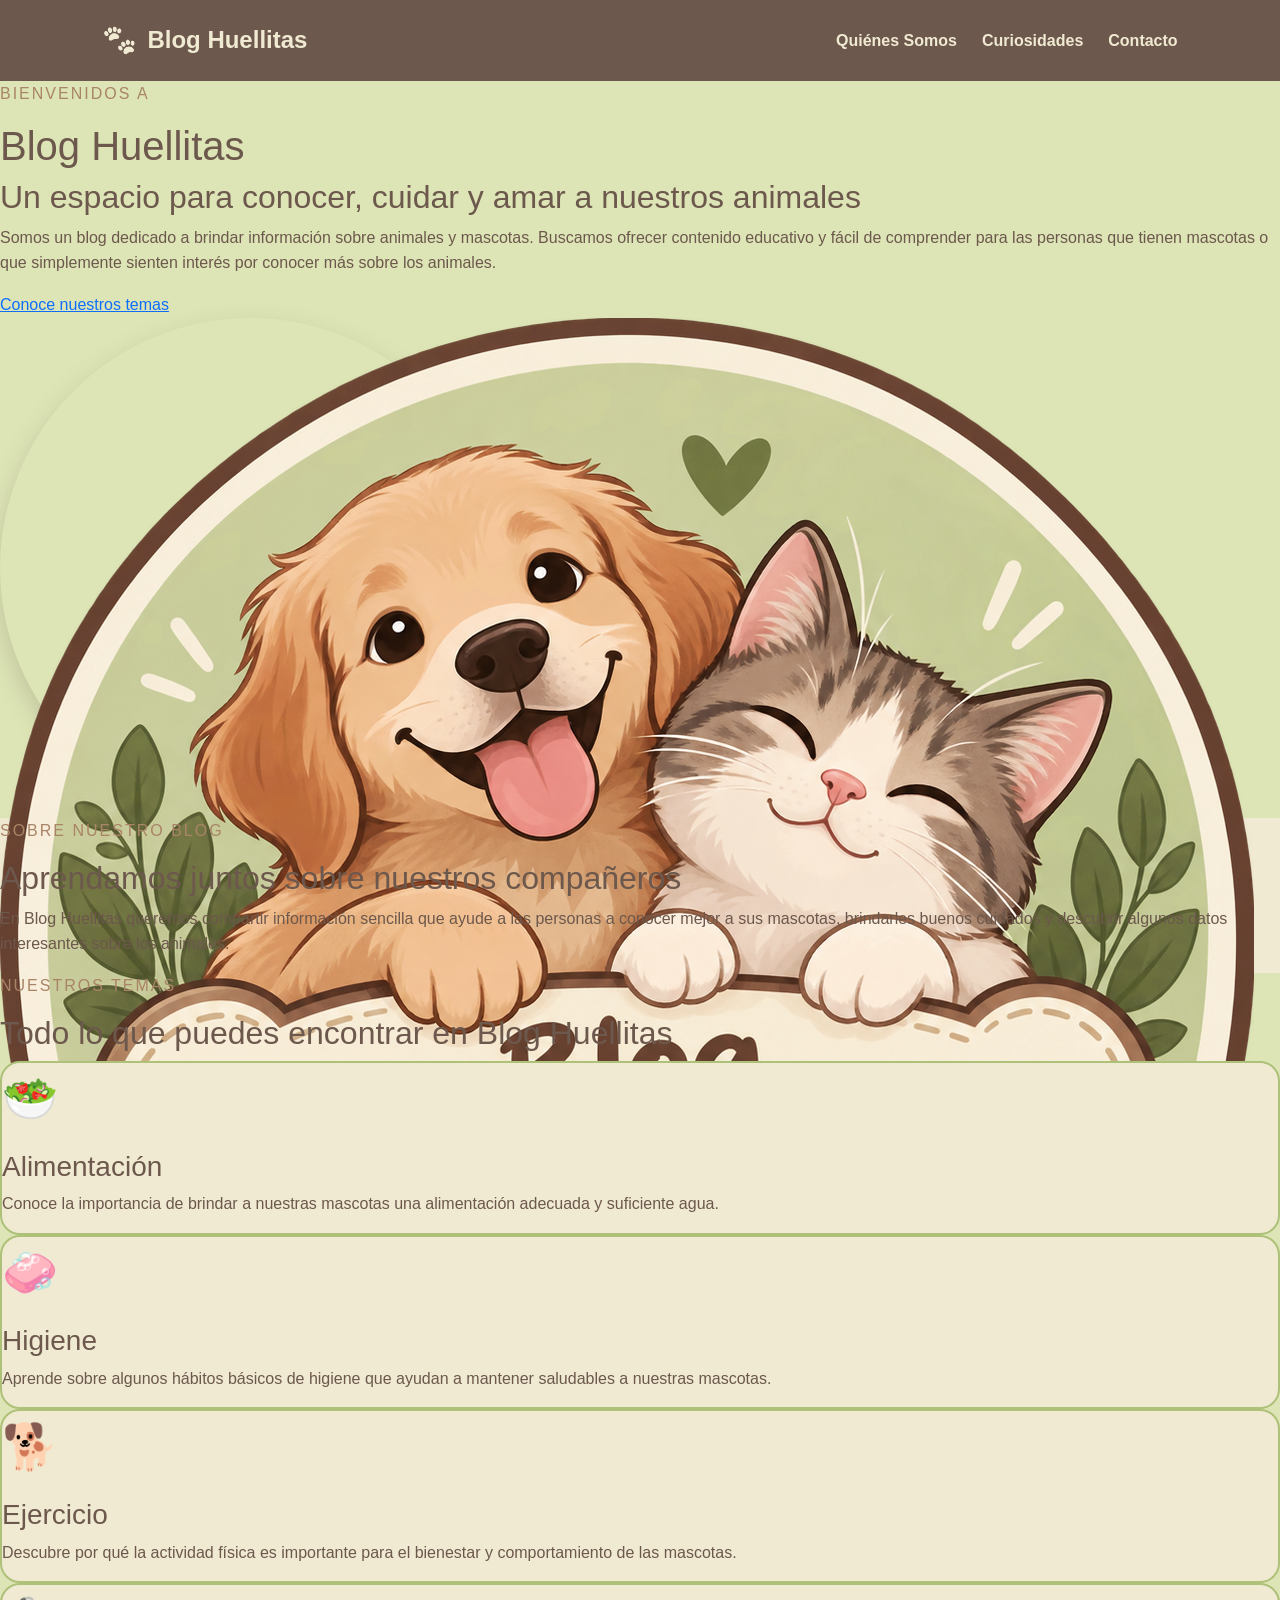
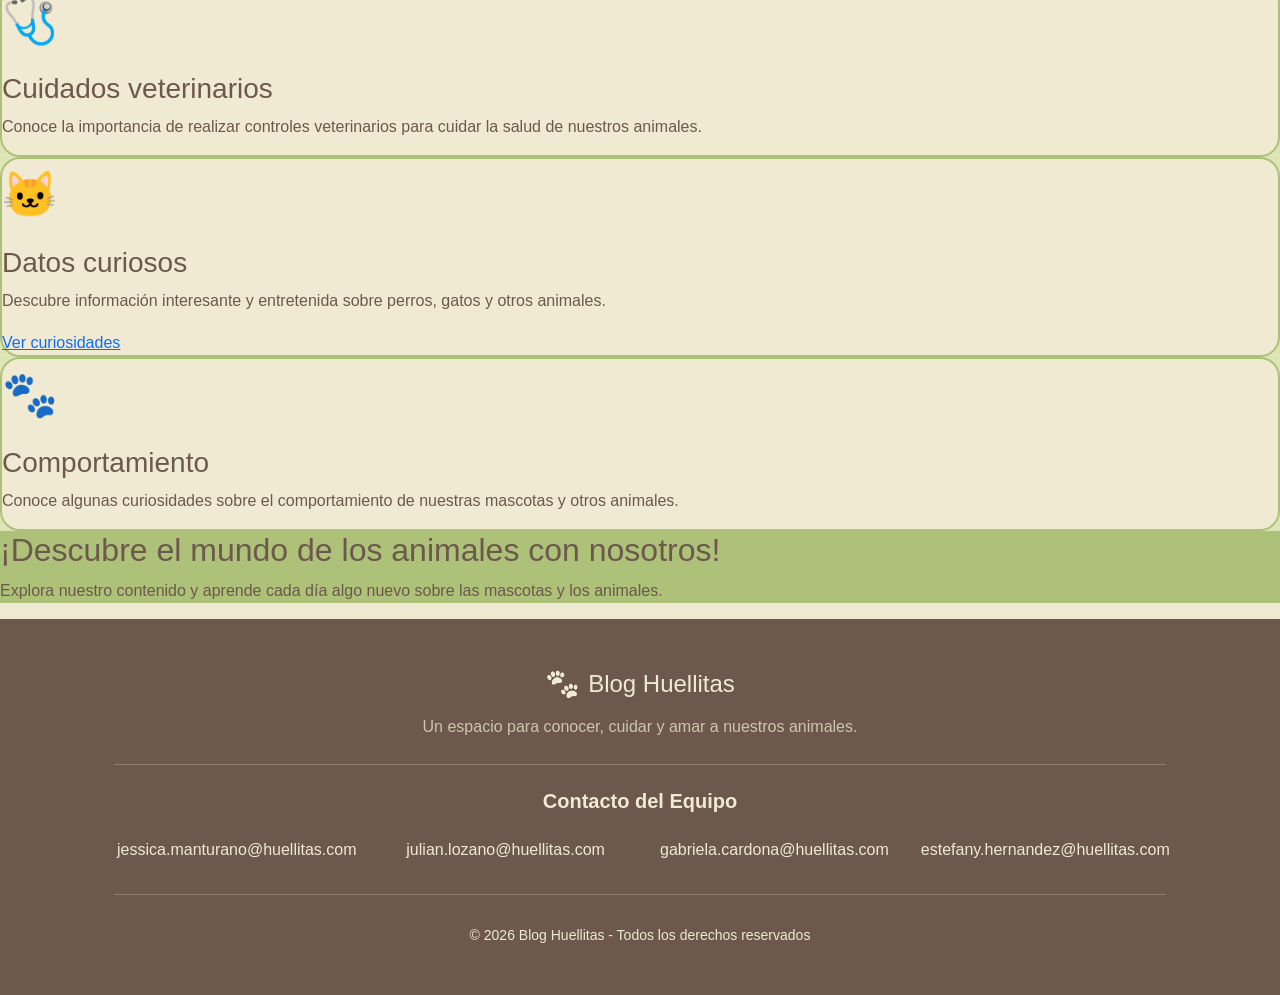
==== commit a8e5bd2f: "CSS reducido" ====
--- a/index.html
+++ b/index.html
@@ -1,266 +1,168 @@
 <!doctype html>
 <html lang="es">
+  <head>
+    <meta charset="UTF-8" />
+    <meta name="viewport" content="width=device-width, initial-scale=1.0" />
 
-<head>
-  <meta charset="UTF-8" />
-  <meta name="viewport" content="width=device-width, initial-scale=1.0" />
+    <title>Blog Huellitas</title>
 
-  <title>Blog Huellitas</title>
-    <!-- Favicon -->
-  <link rel="icon" type="image/png" href="./assets/faviconHuellitas.png" />
-
-  <!-- Bootstrap -->
-  <link href="https://cdn.jsdelivr.net/npm/bootstrap@5.3.3/dist/css/bootstrap.min.css" rel="stylesheet" />
-
-  <!-- CSS propio -->
-  <link rel="stylesheet" href="./css/index.css" />
+    <link rel="icon" type="image/png" href="./assets/faviconHuellitas.png" />
+    <link
+      href="https://cdn.jsdelivr.net/npm/bootstrap@5.3.3/dist/css/bootstrap.min.css"
+      rel="stylesheet"
+    />
+    <link rel="stylesheet" href="./css/index.css" />
   </head>
 
-  
+  <body>
+    <!-- ENCABEZADO Y MENU (COMPONENTE) -->
+    <div id="header-container"></div>
 
+    <!-- CONTENIDO PRINCIPAL -->
+    <main>
+      <!-- SECCIÓN PRINCIPAL -->
+      <section class="hero">
+        <div class="hero-text">
+          <p class="subtitle">BIENVENIDOS A</p>
 
-<body>
+          <h1>Blog Huellitas</h1>
 
-  <!-- ENCABEZADO Y MENU -->
+          <h2>Un espacio para conocer, cuidar y amar a nuestros animales</h2>
 
-  <header class="header">
-    <a href="index.html" class="logo">
-      <span class="logo-icon">🐾</span>
-      <span>Blog Huellitas</span>
-    </a>
-    <nav class="nav">
-      <a href="about_me.html">Quiénes Somos</a>
-      <a href="pet_curiosities.html">Curiosidades</a>
-      <a href="contact.html">Contacto</a>
-    </nav>
-  </header>
+          <p>
+            Somos un blog dedicado a brindar información sobre animales y
+            mascotas. Buscamos ofrecer contenido educativo y fácil de comprender
+            para las personas que tienen mascotas o que simplemente sienten
+            interés por conocer más sobre los animales.
+          </p>
 
-
-  <!-- CONTENIDO PRINCIPAL -->
-  <main>
-    <div class="container">
-      <div class="row g-4">
-
-        <!-- CONTENIDO PRINCIPAL -->
-        <div class="col-md-10">
-          <!-- HERO -->
-          <section class="hero py-5">
-            <div class="container">
-              <div class="row align-items-center g-5">
-                <!-- TEXTO -->
-                <div class="col-lg-6">
-                  <p class="subtitle fw-bold">
-                    BIENVENIDOS A
-                  </p>
-                  <h1 class="display-3 fw-bold mb-3">
-                    Blog Huellitas
-                  </h1>
-                  <h2 class="h4 mb-4">
-                    Un espacio para conocer, cuidar y amar a nuestros animales
-                  </h2>
-                  <p class="lead mb-4">
-                    Somos un blog dedicado a brindar información sobre animales
-                    y mascotas. Buscamos ofrecer contenido educativo y fácil de
-                    comprender para las personas que tienen mascotas o que
-                    simplemente sienten interés por conocer más sobre los animales.
-                  </p>
-                  <a href="#temas" class="btn btn-huellitas">
-                    Conoce nuestros temas</a>
-                </div>
-
-                <!-- IMAGEN -->
-                <div class="col-lg-6 text-center">
-                  <img src="./assets/logoHuellitas.png" class="img-fluid hero-image"
-                    alt="Perro y gato representando el amor por las mascotas" />
-                </div>
-              </div>
-            </div>
-          </section>
-
-          <!-- SOBRE EL BLOG -->
-          <section class="about py-5">
-            <div class="container">
-              <div class="text-center mx-auto" style="max-width: 800px;">
-                <p class="subtitle fw-bold">
-                  SOBRE NUESTRO BLOG
-                </p>
-                <h2 class="h2 fw-bold mb-3">
-                  Aprendamos juntos sobre nuestros compañeros
-                </h2>
-                <p class="lead">
-                  En Blog Huellitas queremos compartir información sencilla
-                  que ayude a las personas a conocer mejor a sus mascotas,
-                  brindarles buenos cuidados y descubrir algunos datos
-                  interesantes sobre los animales.
-                </p>
-              </div>
-            </div>
-          </section>
-
-          <!-- TEMAS PRINCIPALES -->
-          <section id="temas" class="topics py-5">
-            <div class="container">
-
-              <!-- TÍTULO -->
-              <div class="text-center mb-5">
-                <p class="subtitle fw-bold">
-                  NUESTROS TEMAS
-                </p>
-                <h2 class="h2 fw-bold">
-                  Todo lo que puedes encontrar en Blog Huellitas
-                </h2>
-              </div>
-
-              <!-- GRID DE TARJETAS -->
-              <div class="row g-4">
-
-                <!-- TARJETA 1 -->
-                <div class="col-md-6 col-lg-4">
-                  <article class="card h-100 text-center p-4">
-                    <div class="card-icon">
-                      🥗
-                    </div>
-                    <h3 class="h5 fw-bold">
-                      Alimentación
-                    </h3>
-                    <p>
-                      Conoce la importancia de brindar a nuestras mascotas
-                      una alimentación adecuada y suficiente agua.
-                    </p>
-                  </article>
-                </div>
-
-                <!-- TARJETA 2 -->
-                <div class="col-md-6 col-lg-4">
-                  <article class="card h-100 text-center p-4">
-                    <div class="card-icon">
-                      🧼
-                    </div>
-                    <h3 class="h5 fw-bold">
-                      Higiene
-                    </h3>
-                    <p>
-                      Aprende sobre algunos hábitos básicos de higiene que
-                      ayudan a mantener saludables a nuestras mascotas.
-                    </p>
-                  </article>
-                </div>
-
-                <!-- TARJETA 3 -->
-                <div class="col-md-6 col-lg-4">
-                  <article class="card h-100 text-center p-4">
-                    <div class="card-icon">
-                      🐕
-                    </div>
-                    <h3 class="h5 fw-bold">
-                      Ejercicio
-                    </h3>
-                    <p>
-                      Descubre por qué la actividad física es importante para
-                      el bienestar y comportamiento de las mascotas.
-                    </p>
-                  </article>
-                </div>
-
-                <!-- TARJETA 4 -->
-                <div class="col-md-6 col-lg-4">
-                  <article class="card h-100 text-center p-4">
-                    <div class="card-icon">
-                      🩺
-                    </div>
-                    <h3 class="h5 fw-bold">
-                      Cuidados veterinarios
-                    </h3>
-                    <p>
-                      Conoce la importancia de realizar controles veterinarios
-                      para cuidar la salud de nuestros animales.
-                    </p>
-                  </article>
-                </div>
-
-                <!-- TARJETA 5 -->
-                <div class="col-md-6 col-lg-4">
-                  <article class="card h-100 text-center p-4">
-                    <div class="card-icon">
-                      🐱
-                    </div>
-                    <h3 class="h5 fw-bold">
-                      Datos curiosos
-                    </h3>
-                    <p>
-                      Descubre información interesante y entretenida sobre
-                      perros, gatos y otros animales.
-                    </p>
-                    <a href="pet_curiosities.html" class="btn btn-outline-dark mt-2">
-                      Ver curiosidades
-                    </a>
-                  </article>
-                </div>
-
-                <!-- TARJETA 6 -->
-                <div class="col-md-6 col-lg-4">
-                  <article class="card h-100 text-center p-4">
-                    <div class="card-icon">
-                      🐾
-                    </div>
-                    <h3 class="h5 fw-bold">
-                      Comportamiento
-                    </h3>
-                    <p>
-                      Conoce algunas curiosidades sobre el comportamiento
-                      de nuestras mascotas y otros animales.
-                    </p>
-                  </article>
-                </div>
-              </div>
-            </div>
-          </section>
-
-          <!-- LLAMADO FINAL -->
-          <section class="call-to-action text-center py-5">
-            <div class="container">
-              <h2 class="h2 fw-bold mb-3">
-                ¡Descubre el mundo de los animales con nosotros!
-              </h2>
-              <p class="lead mb-0">
-                Explora nuestro contenido y aprende cada día algo nuevo
-                sobre las mascotas y los animales.
-              </p>
-            </div>
-          </section>
+          <a href="#temas" class="button"> Conoce nuestros temas </a>
         </div>
 
-        <!-- COLUMNA DERECHA - NOTICIAS -->
-        <aside class="col-md-2">
-          <div id="news-container"></div>
-        </aside>
-      </div>
-    </div>
-  </main>
+        <div class="hero-image">
+          <img
+            src="./assets/logoHuellitas.png"
+            alt="Perro y gato representando el amor por las mascotas"
+          />
+        </div>
+      </section>
 
-  <!-- FOOTER -->
-  <footer class="footer">
-    <h3>
-      <span class="logo-icon">
-        🐾
-      </span>
-      Blog Huellitas
-    </h3>
-    <p>
-      Correo: bloghuellitas@gmail.com
-    </p>
-    <p>
-      © 2026 Blog Huellitas
-    </p>
-  </footer>
+      <!-- SECCIÓN SOBRE EL BLOG -->
+      <section class="about">
+        <div class="section-title">
+          <p class="subtitle">SOBRE NUESTRO BLOG</p>
 
-  <!-- BOOTSTRAP JAVASCRIPT -->
-  <script src="https://cdn.jsdelivr.net/npm/bootstrap@5.3.3/dist/js/bootstrap.bundle.min.js">
-  </script>
+          <h2>Aprendamos juntos sobre nuestros compañeros</h2>
 
-  <!-- COMPONENTES -->
-  <script src="./script/components.js"></script>
+          <p>
+            En Blog Huellitas queremos compartir información sencilla que ayude
+            a las personas a conocer mejor a sus mascotas, brindarles buenos
+            cuidados y descubrir algunos datos interesantes sobre los animales.
+          </p>
+        </div>
+      </section>
 
-</body>
+      <!-- TEMAS PRINCIPALES -->
+      <section id="temas" class="topics">
+        <div class="section-title">
+          <p class="subtitle">NUESTROS TEMAS</p>
 
+          <h2>Todo lo que puedes encontrar en Blog Huellitas</h2>
+        </div>
+
+        <div class="cards">
+          <!-- TARJETA 1 -->
+          <article class="card">
+            <div class="card-icon">🥗</div>
+
+            <h3>Alimentación</h3>
+
+            <p>
+              Conoce la importancia de brindar a nuestras mascotas una
+              alimentación adecuada y suficiente agua.
+            </p>
+          </article>
+
+          <!-- TARJETA 2 -->
+          <article class="card">
+            <div class="card-icon">🧼</div>
+
+            <h3>Higiene</h3>
+
+            <p>
+              Aprende sobre algunos hábitos básicos de higiene que ayudan a
+              mantener saludables a nuestras mascotas.
+            </p>
+          </article>
+
+          <!-- TARJETA 3 -->
+          <article class="card">
+            <div class="card-icon">🐕</div>
+
+            <h3>Ejercicio</h3>
+
+            <p>
+              Descubre por qué la actividad física es importante para el
+              bienestar y comportamiento de las mascotas.
+            </p>
+          </article>
+
+          <!-- TARJETA 4 -->
+          <article class="card">
+            <div class="card-icon">🩺</div>
+
+            <h3>Cuidados veterinarios</h3>
+
+            <p>
+              Conoce la importancia de realizar controles veterinarios para
+              cuidar la salud de nuestros animales.
+            </p>
+          </article>
+
+          <!-- TARJETA 5 -->
+          <article class="card">
+            <div class="card-icon">🐱</div>
+
+            <h3>Datos curiosos</h3>
+
+            <p>
+              Descubre información interesante y entretenida sobre perros, gatos
+              y otros animales.
+            </p>
+
+            <a href="pet_curiosities.html" class="button"> Ver curiosidades </a>
+          </article>
+
+          <!-- TARJETA 6 -->
+          <article class="card">
+            <div class="card-icon">🐾</div>
+
+            <h3>Comportamiento</h3>
+
+            <p>
+              Conoce algunas curiosidades sobre el comportamiento de nuestras
+              mascotas y otros animales.
+            </p>
+          </article>
+        </div>
+      </section>
+
+      <!-- SECCIÓN FINAL -->
+      <section class="call-to-action">
+        <h2>¡Descubre el mundo de los animales con nosotros!</h2>
+
+        <p>
+          Explora nuestro contenido y aprende cada día algo nuevo sobre las
+          mascotas y los animales.
+        </p>
+      </section>
+    </main>
+
+    <!-- FOOTER (COMPONENTE) -->
+    <div id="footer-container"></div>
+
+    <!-- ARCHIVOS JAVASCRIPT Y COMPONENTES -->
+    <script src="./script/components.js"></script>
+    <script src="./script/index.js"></script>
+  </body>
 </html>
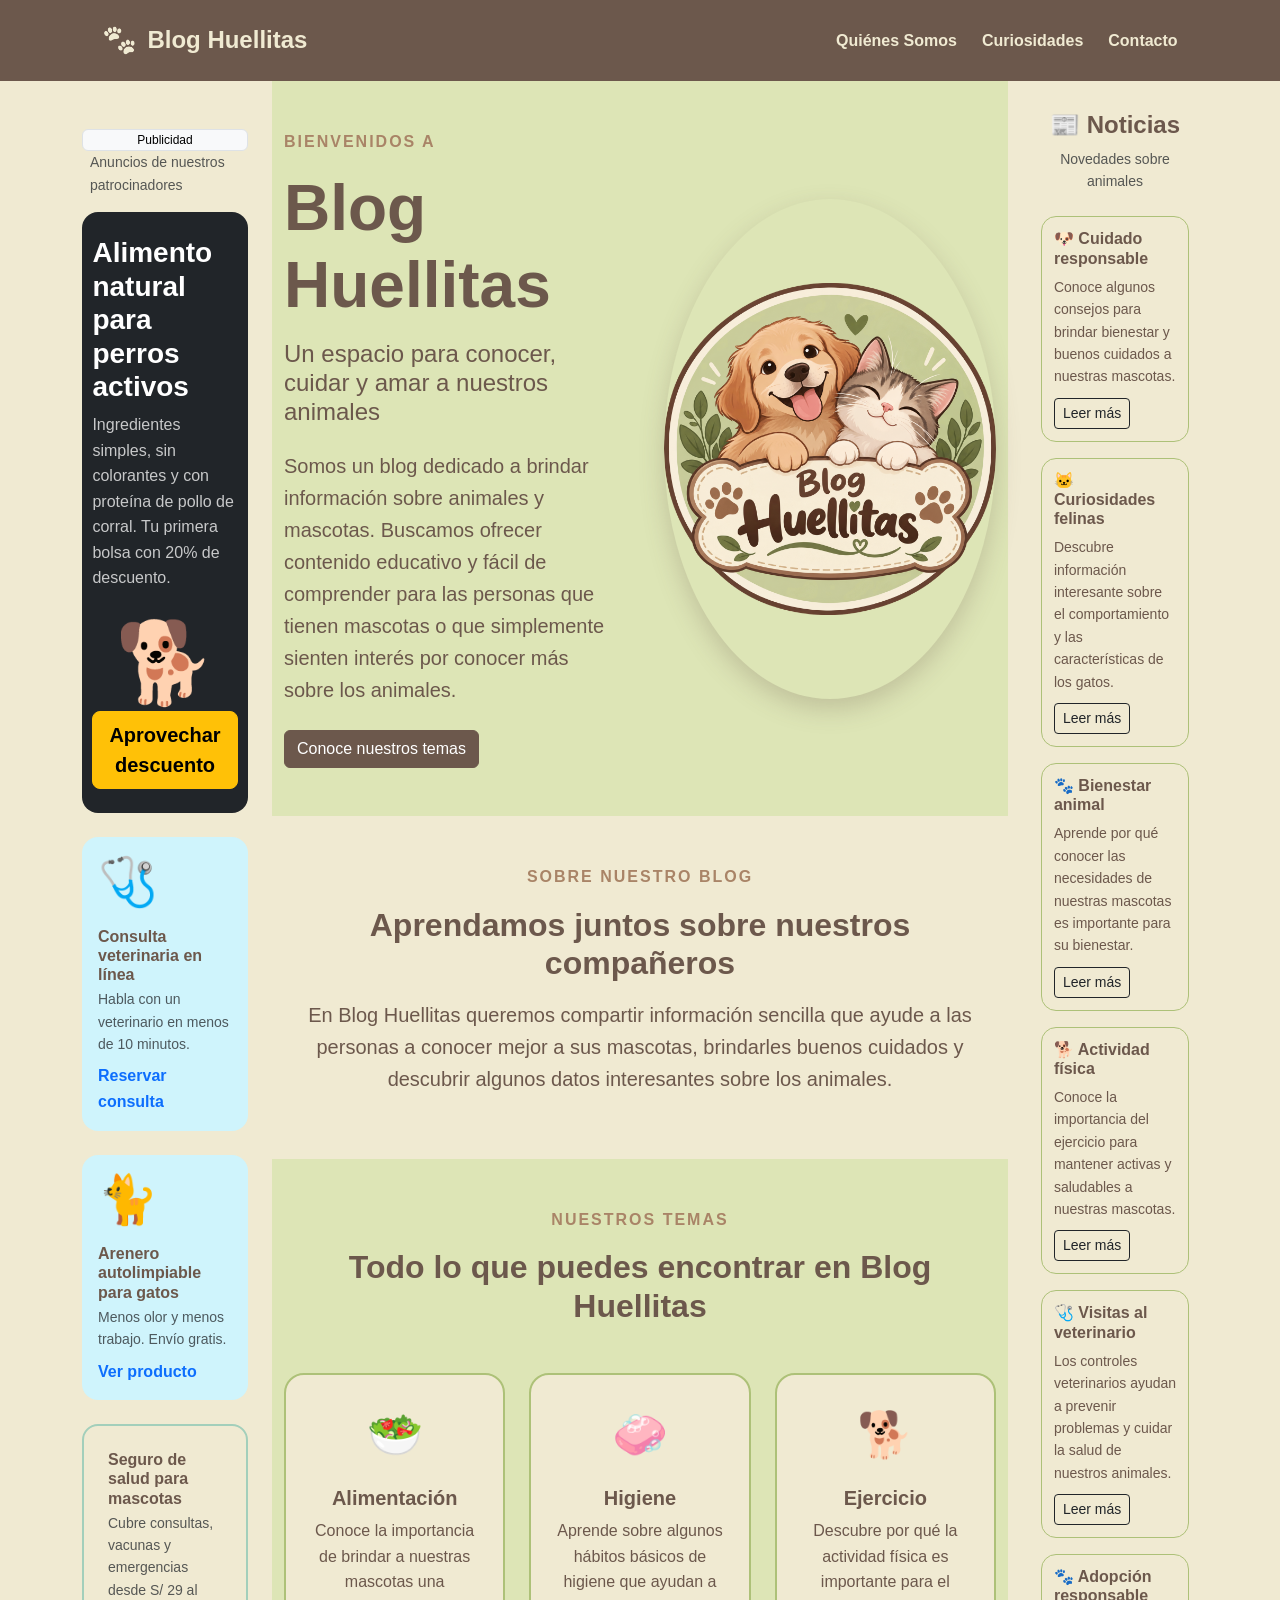
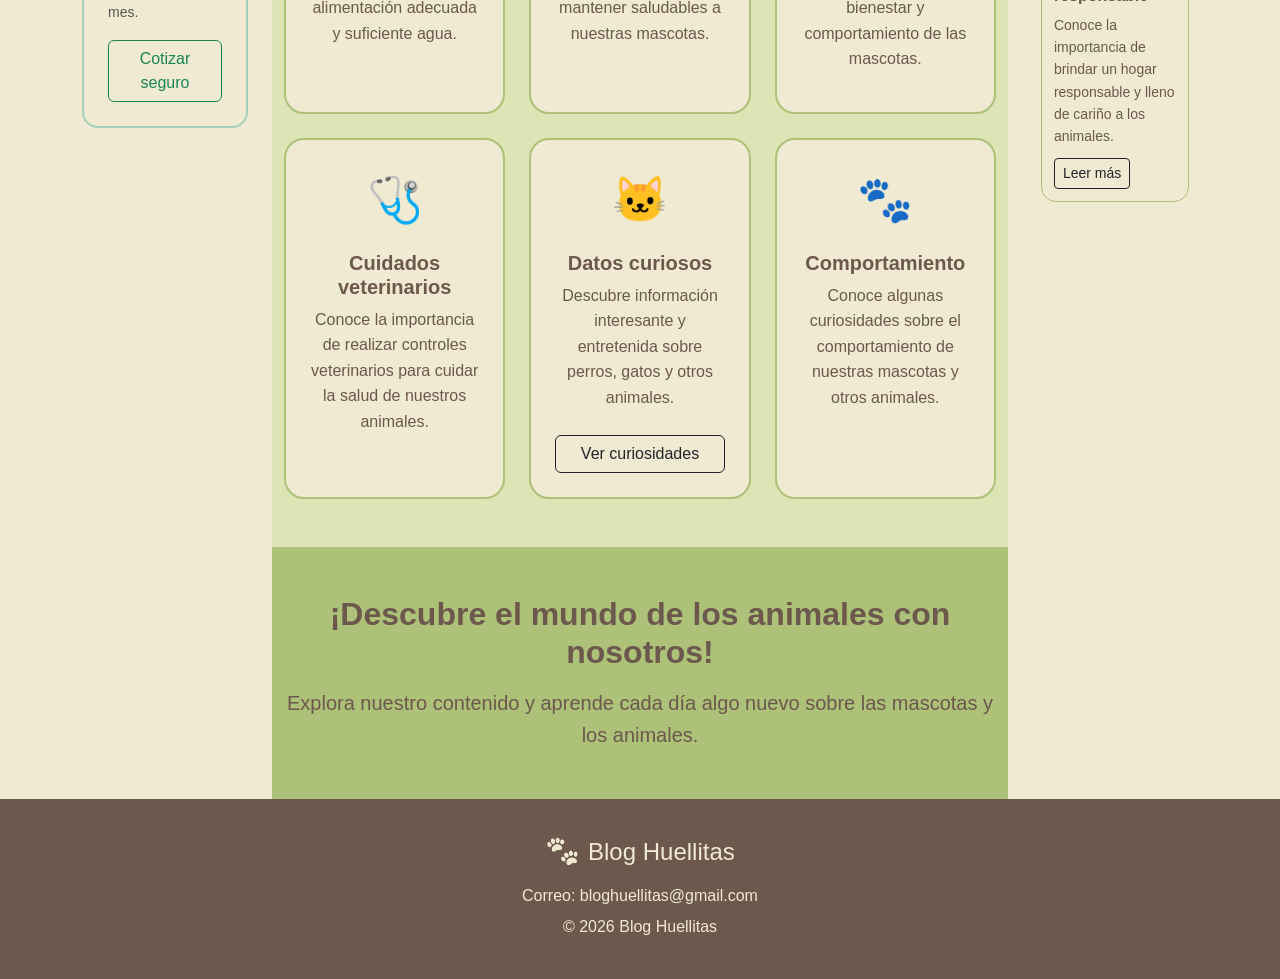
==== commit 1ca618ff: "componennte de publicidad agregado a las otras paginas" ====
--- a/index.html
+++ b/index.html
@@ -5,12 +5,16 @@
     <meta name="viewport" content="width=device-width, initial-scale=1.0" />
 
     <title>Blog Huellitas</title>
-
+    <!-- Favicon -->
     <link rel="icon" type="image/png" href="./assets/faviconHuellitas.png" />
+
+    <!-- Bootstrap -->
     <link
       href="https://cdn.jsdelivr.net/npm/bootstrap@5.3.3/dist/css/bootstrap.min.css"
       rel="stylesheet"
     />
+
+    <!-- CSS propio -->
     <link rel="stylesheet" href="./css/index.css" />
   </head>
 
@@ -20,149 +24,198 @@
 
     <!-- CONTENIDO PRINCIPAL -->
     <main>
-      <!-- SECCIÓN PRINCIPAL -->
-      <section class="hero">
-        <div class="hero-text">
-          <p class="subtitle">BIENVENIDOS A</p>
-
-          <h1>Blog Huellitas</h1>
-
-          <h2>Un espacio para conocer, cuidar y amar a nuestros animales</h2>
-
-          <p>
-            Somos un blog dedicado a brindar información sobre animales y
-            mascotas. Buscamos ofrecer contenido educativo y fácil de comprender
-            para las personas que tienen mascotas o que simplemente sienten
-            interés por conocer más sobre los animales.
-          </p>
-
-          <a href="#temas" class="button"> Conoce nuestros temas </a>
+      <div class="container">
+        <div class="row g-4">
+          <!-- COLUMNA PUBLICIDAD -->
+          <aside class="col-md-2">
+            <div id="advertising-container"></div>
+          </aside>
+
+          <!-- CONTENIDO PRINCIPAL -->
+          <div class="col-md-8">
+            <!-- HERO -->
+            <section class="hero py-5">
+              <div class="container">
+                <div class="row align-items-center g-5">
+                  <!-- TEXTO -->
+                  <div class="col-lg-6">
+                    <p class="subtitle fw-bold">BIENVENIDOS A</p>
+                    <h1 class="display-3 fw-bold mb-3">Blog Huellitas</h1>
+                    <h2 class="h4 mb-4">
+                      Un espacio para conocer, cuidar y amar a nuestros animales
+                    </h2>
+                    <p class="lead mb-4">
+                      Somos un blog dedicado a brindar información sobre
+                      animales y mascotas. Buscamos ofrecer contenido educativo
+                      y fácil de comprender para las personas que tienen
+                      mascotas o que simplemente sienten interés por conocer más
+                      sobre los animales.
+                    </p>
+                    <a href="#temas" class="btn btn-huellitas">
+                      Conoce nuestros temas</a
+                    >
+                  </div>
+
+                  <!-- IMAGEN -->
+                  <div class="col-lg-6 text-center">
+                    <img
+                      src="./assets/logoHuellitas.png"
+                      class="img-fluid hero-image"
+                      alt="Perro y gato representando el amor por las mascotas"
+                    />
+                  </div>
+                </div>
+              </div>
+            </section>
+
+            <!-- SOBRE EL BLOG -->
+            <section class="about py-5">
+              <div class="container">
+                <div class="text-center mx-auto" style="max-width: 800px">
+                  <p class="subtitle fw-bold">SOBRE NUESTRO BLOG</p>
+                  <h2 class="h2 fw-bold mb-3">
+                    Aprendamos juntos sobre nuestros compañeros
+                  </h2>
+                  <p class="lead">
+                    En Blog Huellitas queremos compartir información sencilla
+                    que ayude a las personas a conocer mejor a sus mascotas,
+                    brindarles buenos cuidados y descubrir algunos datos
+                    interesantes sobre los animales.
+                  </p>
+                </div>
+              </div>
+            </section>
+
+            <!-- TEMAS PRINCIPALES -->
+            <section id="temas" class="topics py-5">
+              <div class="container">
+                <!-- TÍTULO -->
+                <div class="text-center mb-5">
+                  <p class="subtitle fw-bold">NUESTROS TEMAS</p>
+                  <h2 class="h2 fw-bold">
+                    Todo lo que puedes encontrar en Blog Huellitas
+                  </h2>
+                </div>
+
+                <!-- GRID DE TARJETAS -->
+                <div class="row g-4">
+                  <!-- TARJETA 1 -->
+                  <div class="col-md-6 col-lg-4">
+                    <article class="card h-100 text-center p-4">
+                      <div class="card-icon">🥗</div>
+                      <h3 class="h5 fw-bold">Alimentación</h3>
+                      <p>
+                        Conoce la importancia de brindar a nuestras mascotas una
+                        alimentación adecuada y suficiente agua.
+                      </p>
+                    </article>
+                  </div>
+
+                  <!-- TARJETA 2 -->
+                  <div class="col-md-6 col-lg-4">
+                    <article class="card h-100 text-center p-4">
+                      <div class="card-icon">🧼</div>
+                      <h3 class="h5 fw-bold">Higiene</h3>
+                      <p>
+                        Aprende sobre algunos hábitos básicos de higiene que
+                        ayudan a mantener saludables a nuestras mascotas.
+                      </p>
+                    </article>
+                  </div>
+
+                  <!-- TARJETA 3 -->
+                  <div class="col-md-6 col-lg-4">
+                    <article class="card h-100 text-center p-4">
+                      <div class="card-icon">🐕</div>
+                      <h3 class="h5 fw-bold">Ejercicio</h3>
+                      <p>
+                        Descubre por qué la actividad física es importante para
+                        el bienestar y comportamiento de las mascotas.
+                      </p>
+                    </article>
+                  </div>
+
+                  <!-- TARJETA 4 -->
+                  <div class="col-md-6 col-lg-4">
+                    <article class="card h-100 text-center p-4">
+                      <div class="card-icon">🩺</div>
+                      <h3 class="h5 fw-bold">Cuidados veterinarios</h3>
+                      <p>
+                        Conoce la importancia de realizar controles veterinarios
+                        para cuidar la salud de nuestros animales.
+                      </p>
+                    </article>
+                  </div>
+
+                  <!-- TARJETA 5 -->
+                  <div class="col-md-6 col-lg-4">
+                    <article class="card h-100 text-center p-4">
+                      <div class="card-icon">🐱</div>
+                      <h3 class="h5 fw-bold">Datos curiosos</h3>
+                      <p>
+                        Descubre información interesante y entretenida sobre
+                        perros, gatos y otros animales.
+                      </p>
+                      <a
+                        href="pet_curiosities.html"
+                        class="btn btn-outline-dark mt-2"
+                      >
+                        Ver curiosidades
+                      </a>
+                    </article>
+                  </div>
+
+                  <!-- TARJETA 6 -->
+                  <div class="col-md-6 col-lg-4">
+                    <article class="card h-100 text-center p-4">
+                      <div class="card-icon">🐾</div>
+                      <h3 class="h5 fw-bold">Comportamiento</h3>
+                      <p>
+                        Conoce algunas curiosidades sobre el comportamiento de
+                        nuestras mascotas y otros animales.
+                      </p>
+                    </article>
+                  </div>
+                </div>
+              </div>
+            </section>
+
+            <!-- LLAMADO FINAL -->
+            <section class="call-to-action text-center py-5">
+              <div class="container">
+                <h2 class="h2 fw-bold mb-3">
+                  ¡Descubre el mundo de los animales con nosotros!
+                </h2>
+                <p class="lead mb-0">
+                  Explora nuestro contenido y aprende cada día algo nuevo sobre
+                  las mascotas y los animales.
+                </p>
+              </div>
+            </section>
+          </div>
+
+          <!-- COLUMNA DERECHA - NOTICIAS -->
+          <aside class="col-md-2">
+            <div id="news-container"></div>
+          </aside>
         </div>
-
-        <div class="hero-image">
-          <img
-            src="./assets/logoHuellitas.png"
-            alt="Perro y gato representando el amor por las mascotas"
-          />
-        </div>
-      </section>
-
-      <!-- SECCIÓN SOBRE EL BLOG -->
-      <section class="about">
-        <div class="section-title">
-          <p class="subtitle">SOBRE NUESTRO BLOG</p>
-
-          <h2>Aprendamos juntos sobre nuestros compañeros</h2>
-
-          <p>
-            En Blog Huellitas queremos compartir información sencilla que ayude
-            a las personas a conocer mejor a sus mascotas, brindarles buenos
-            cuidados y descubrir algunos datos interesantes sobre los animales.
-          </p>
-        </div>
-      </section>
-
-      <!-- TEMAS PRINCIPALES -->
-      <section id="temas" class="topics">
-        <div class="section-title">
-          <p class="subtitle">NUESTROS TEMAS</p>
-
-          <h2>Todo lo que puedes encontrar en Blog Huellitas</h2>
-        </div>
-
-        <div class="cards">
-          <!-- TARJETA 1 -->
-          <article class="card">
-            <div class="card-icon">🥗</div>
-
-            <h3>Alimentación</h3>
-
-            <p>
-              Conoce la importancia de brindar a nuestras mascotas una
-              alimentación adecuada y suficiente agua.
-            </p>
-          </article>
-
-          <!-- TARJETA 2 -->
-          <article class="card">
-            <div class="card-icon">🧼</div>
-
-            <h3>Higiene</h3>
-
-            <p>
-              Aprende sobre algunos hábitos básicos de higiene que ayudan a
-              mantener saludables a nuestras mascotas.
-            </p>
-          </article>
-
-          <!-- TARJETA 3 -->
-          <article class="card">
-            <div class="card-icon">🐕</div>
-
-            <h3>Ejercicio</h3>
-
-            <p>
-              Descubre por qué la actividad física es importante para el
-              bienestar y comportamiento de las mascotas.
-            </p>
-          </article>
-
-          <!-- TARJETA 4 -->
-          <article class="card">
-            <div class="card-icon">🩺</div>
-
-            <h3>Cuidados veterinarios</h3>
-
-            <p>
-              Conoce la importancia de realizar controles veterinarios para
-              cuidar la salud de nuestros animales.
-            </p>
-          </article>
-
-          <!-- TARJETA 5 -->
-          <article class="card">
-            <div class="card-icon">🐱</div>
-
-            <h3>Datos curiosos</h3>
-
-            <p>
-              Descubre información interesante y entretenida sobre perros, gatos
-              y otros animales.
-            </p>
-
-            <a href="pet_curiosities.html" class="button"> Ver curiosidades </a>
-          </article>
-
-          <!-- TARJETA 6 -->
-          <article class="card">
-            <div class="card-icon">🐾</div>
-
-            <h3>Comportamiento</h3>
-
-            <p>
-              Conoce algunas curiosidades sobre el comportamiento de nuestras
-              mascotas y otros animales.
-            </p>
-          </article>
-        </div>
-      </section>
-
-      <!-- SECCIÓN FINAL -->
-      <section class="call-to-action">
-        <h2>¡Descubre el mundo de los animales con nosotros!</h2>
-
-        <p>
-          Explora nuestro contenido y aprende cada día algo nuevo sobre las
-          mascotas y los animales.
-        </p>
-      </section>
+      </div>
     </main>
 
-    <!-- FOOTER (COMPONENTE) -->
-    <div id="footer-container"></div>
-
-    <!-- ARCHIVOS JAVASCRIPT Y COMPONENTES -->
+    <!-- FOOTER -->
+    <footer class="footer">
+      <h3>
+        <span class="logo-icon"> 🐾 </span>
+        Blog Huellitas
+      </h3>
+      <p>Correo: bloghuellitas@gmail.com</p>
+      <p>© 2026 Blog Huellitas</p>
+    </footer>
+
+    <!-- BOOTSTRAP JAVASCRIPT -->
+    <script src="https://cdn.jsdelivr.net/npm/bootstrap@5.3.3/dist/js/bootstrap.bundle.min.js"></script>
+
+    <!-- COMPONENTES -->
     <script src="./script/components.js"></script>
-    <script src="./script/index.js"></script>
   </body>
 </html>
